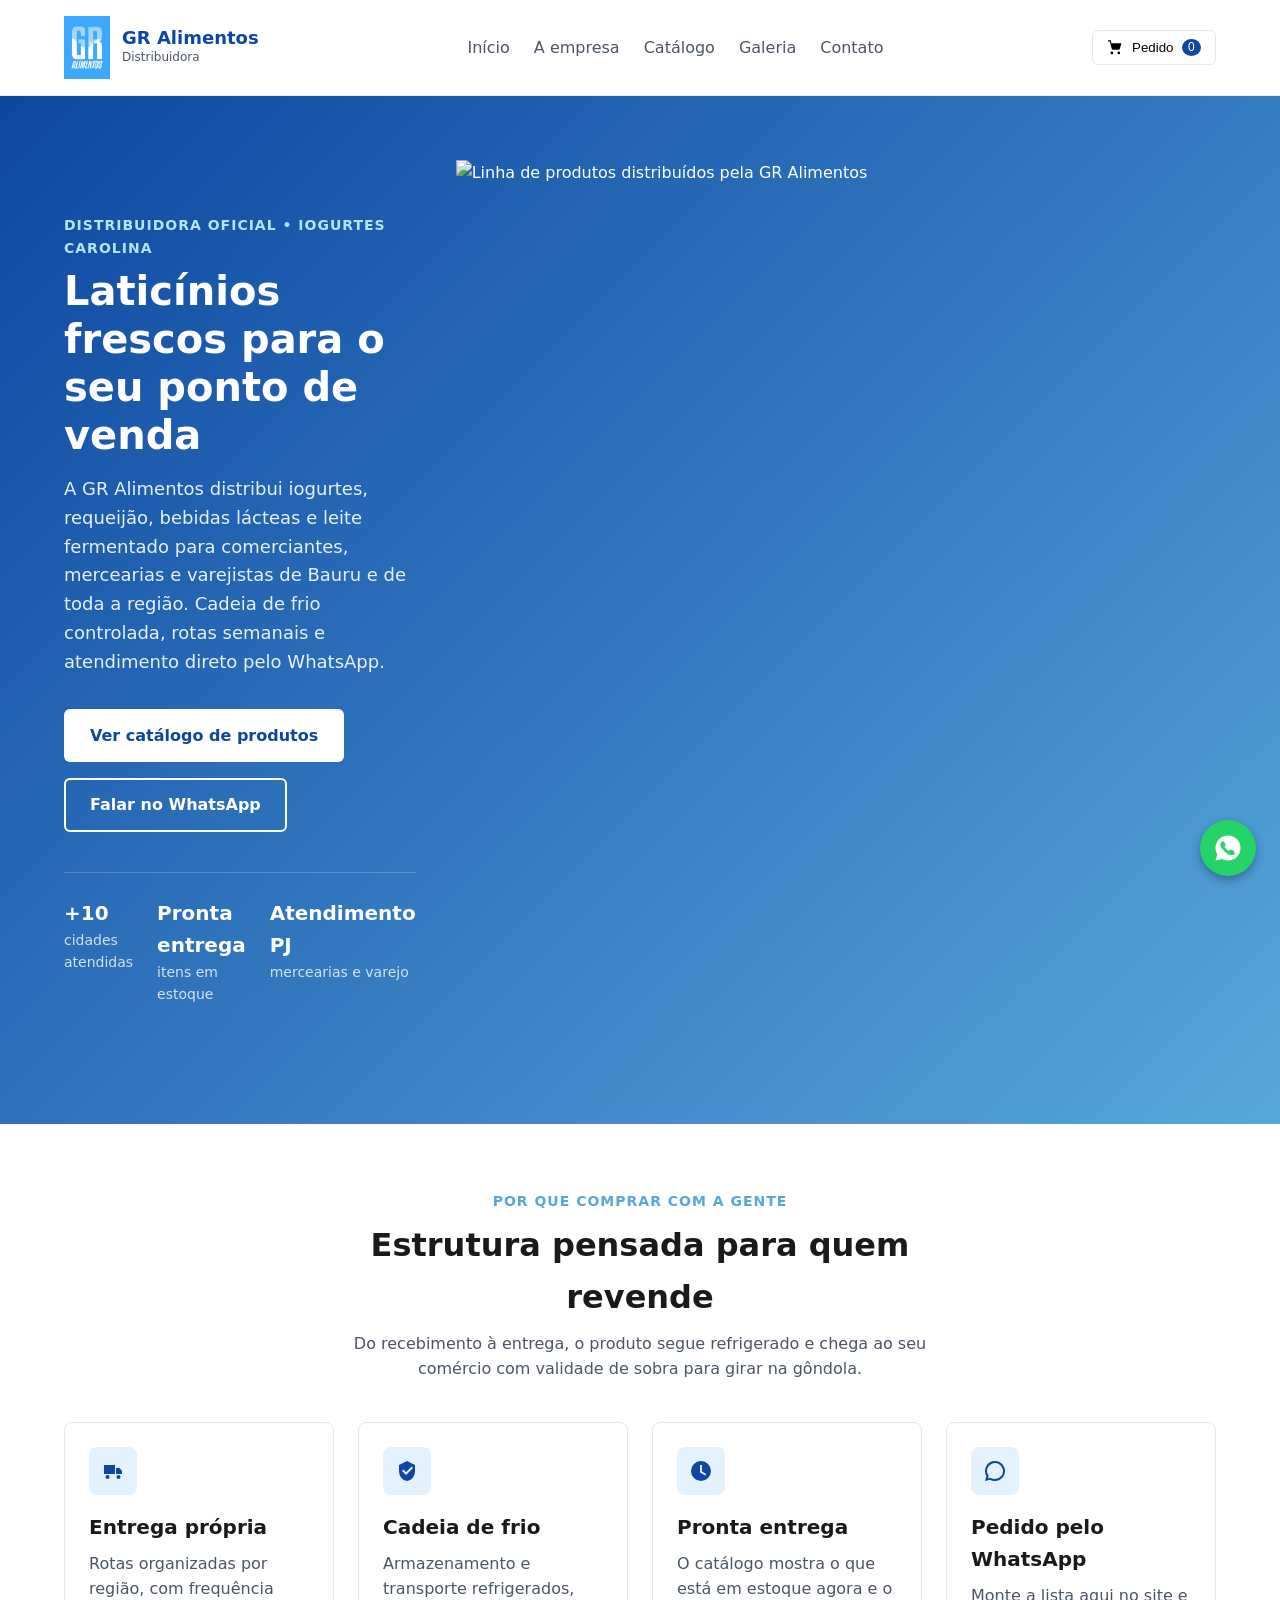
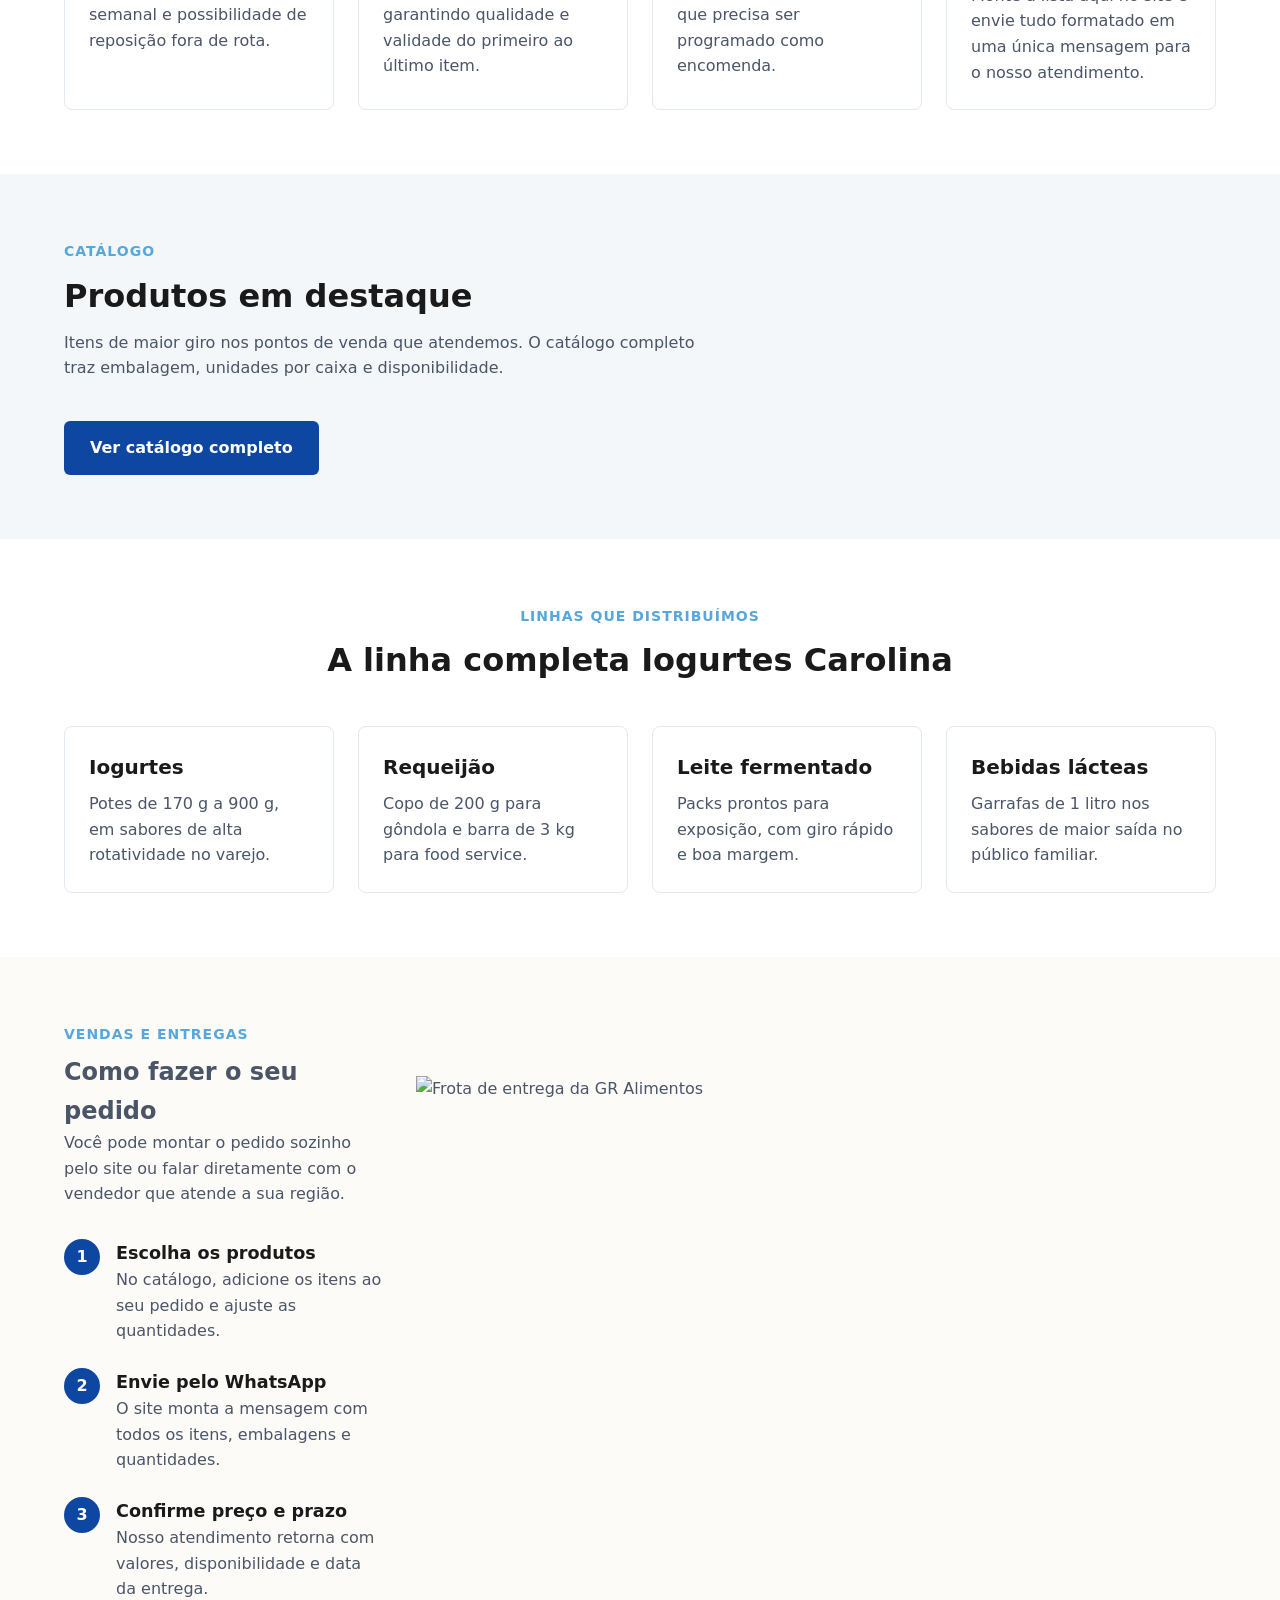
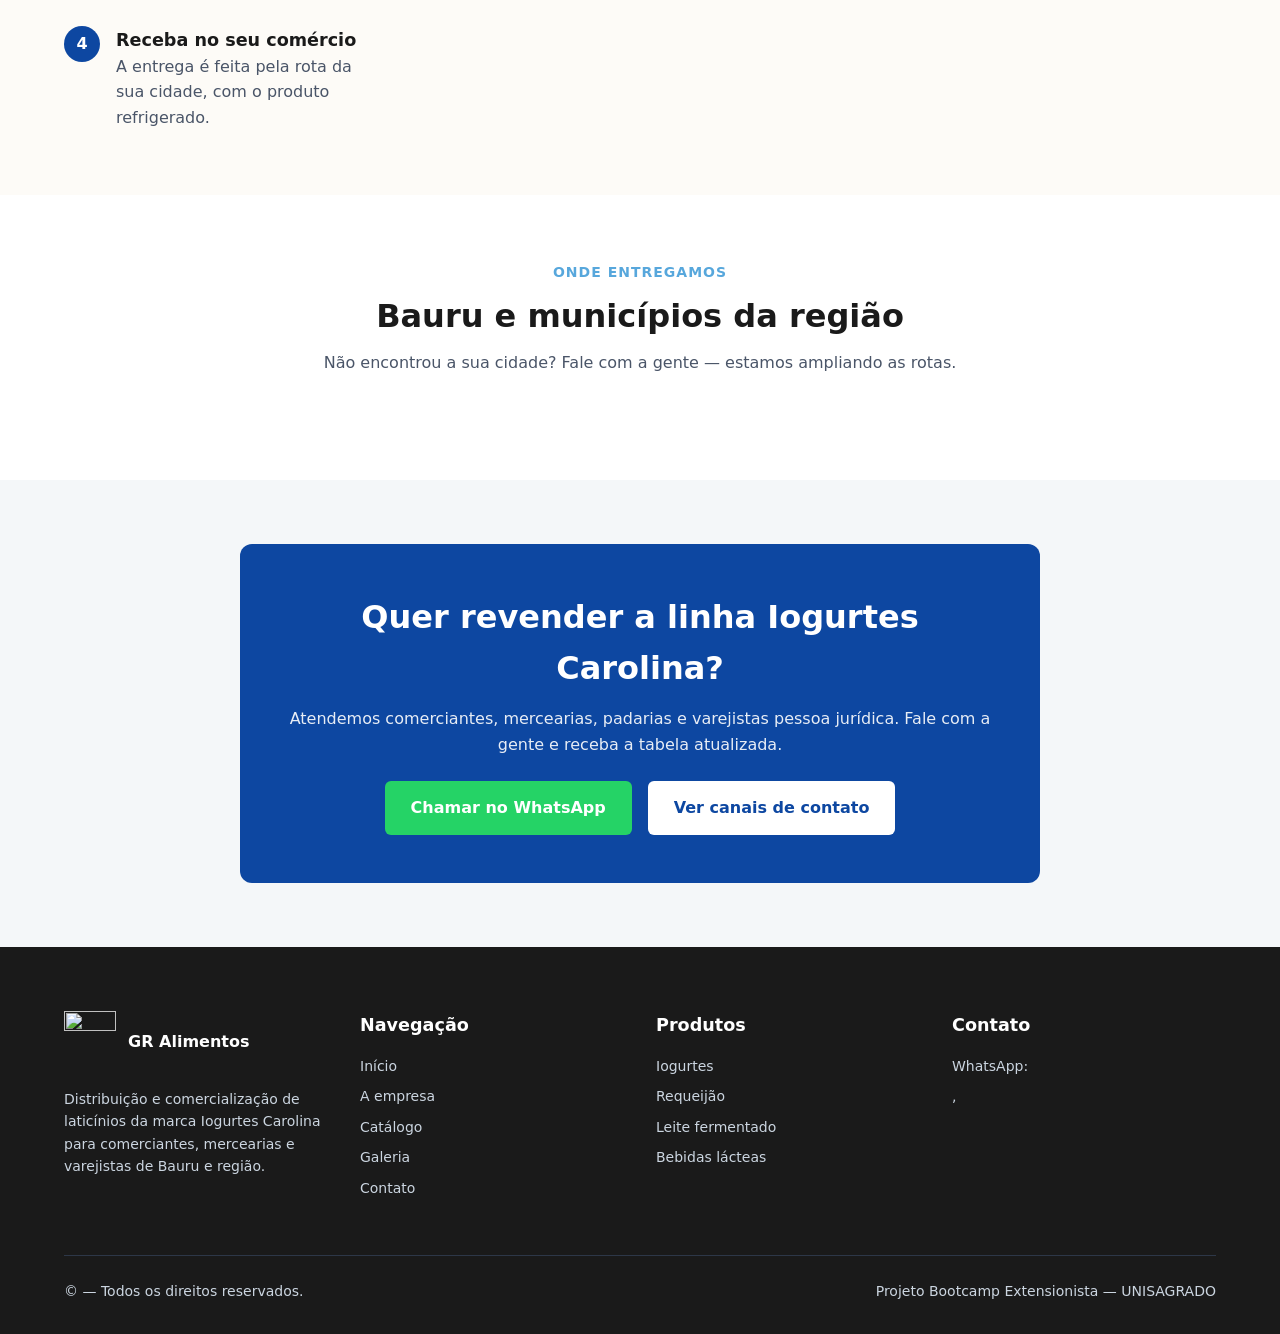
==== index.html @ 3462ef5c "html e css" ====
<!DOCTYPE html>
<html lang="pt-BR">
<head>
<meta charset="UTF-8">
<meta name="viewport" content="width=device-width, initial-scale=1">
<title>GR Alimentos — Distribuição de laticínios em Bauru e região</title>
<meta name="description" content="A GR Alimentos distribui iogurtes, requeijão e leite fermentado da marca Iogurtes Carolina para comerciantes, mercearias e varejistas de Bauru e região. Catálogo, pronta entrega e pedidos pelo WhatsApp.">
<meta name="theme-color" content="#57a7dc">
<link rel="icon" href="favicon.ico" sizes="any">
<link rel="apple-touch-icon" href="img/favicon-256.png">
<link rel="stylesheet" href="style.css">
<meta property="og:title" content="GR Alimentos — Distribuição de laticínios">
<meta property="og:description" content="Iogurtes, requeijão e leite fermentado para o seu ponto de venda. Pronta entrega em Bauru e região.">
<meta property="og:image" content="img/logo-gr-alimentos.png">
<meta property="og:type" content="website">
</head>
<body>

<a class="pular-para-conteudo" href="#conteudo">Pular para o conteúdo</a>

<!-- header -->
<header class="cabecalho">
  <div class="container cabecalho-interno">
    <a class="logo" href="index.html">
      <img src="IMG/logo gr.png" alt="GR Alimentos" width="46" height="54">
      <span class="logo-texto">
        <span class="logo-nome">GR Alimentos</span>
        <span class="logo-sub">Distribuidora</span>
      </span>
    </a>

    <nav class="nav" id="nav-principal" aria-label="Navegação principal">
      <a href="index.html">Início</a>
      <a href="institucional.html">A empresa</a>
      <a href="catalogo.html">Catálogo</a>
      <a href="galeria.html">Galeria</a>
      <a href="contato.html">Contato</a>
    </nav>

    <div class="cabecalho-acoes">
      <button type="button" class="carrinho-botao" aria-label="Abrir pedido">
        <svg class="icone" viewBox="0 0 24 24" aria-hidden="true"><path d="M7 18a2 2 0 1 0 .001 4.001A2 2 0 0 0 7 18Zm10 0a2 2 0 1 0 .001 4.001A2 2 0 0 0 17 18ZM6.2 6h14.6l-2.3 8.2a2 2 0 0 1-1.9 1.4H8.6a2 2 0 0 1-1.9-1.4L4.1 3.7H1.5v-2h4.1L6.2 6Z"/></svg>
        <span>Pedido</span>
        <span class="carrinho-contador">0</span>
      </button>
      <button type="button" class="menu-toggle" id="menu-toggle" aria-expanded="false" aria-controls="nav-principal" aria-label="Abrir menu">
        <span></span><span></span><span></span>
      </button>
    </div>
  </div>
</header>

<main id="conteudo">

  <!--hero -->
  <section class="hero">
    <div class="container hero-grid">
      <div>
        <span class="olho">Distribuidora oficial • Iogurtes Carolina</span>
        <h1>Laticínios frescos para o seu ponto de venda</h1>
        <p class="hero-texto">
          A GR Alimentos distribui iogurtes, requeijão, bebidas lácteas e leite fermentado
          para comerciantes, mercearias e varejistas de Bauru e de toda a região.
          Cadeia de frio controlada, rotas semanais e atendimento direto pelo WhatsApp.
        </p>

        <div class="hero-acoes">
          <a class="btn btn-claro" href="catalogo.html">Ver catálogo de produtos</a>
          <a class="btn btn-contorno-claro" data-zap="Olá! Vim pelo site da GR Alimentos e gostaria de falar sobre fornecimento para o meu comércio." href="#">
            Falar no WhatsApp
          </a>
        </div>

        <div class="hero-marcadores">
          <div class="hero-marcador">
            <strong>+10</strong>
            <span>cidades atendidas</span>
          </div>
          <div class="hero-marcador">
            <strong>Pronta entrega</strong>
            <span>itens em estoque</span>
          </div>
          <div class="hero-marcador">
            <strong>Atendimento PJ</strong>
            <span>mercearias e varejo</span>
          </div>
        </div>
      </div>

      <div class="hero-imagem">
        <img src="img/hero-produtos.svg" alt="Linha de produtos distribuídos pela GR Alimentos" width="1200" height="900">
      </div>
    </div>
  </section>

  <!-- diferenciais -->
  <section class="secao">
    <div class="container">
      <div class="secao-cabecalho secao-cabecalho-centro">
        <span class="olho">Por que comprar com a gente</span>
        <h2>Estrutura pensada para quem revende</h2>
        <p>Do recebimento à entrega, o produto segue refrigerado e chega ao seu comércio com validade de sobra para girar na gôndola.</p>
      </div>

      <div class="grade grade-4">
        <article class="cartao">
          <div class="cartao-icone">
            <svg class="icone" viewBox="0 0 24 24" aria-hidden="true"><path d="M3 6h11v9H3V6Zm12 3h3.5l2.5 3v3h-6V9ZM6.5 20a2 2 0 1 0 0-4 2 2 0 0 0 0 4Zm11 0a2 2 0 1 0 0-4 2 2 0 0 0 0 4Z"/></svg>
          </div>
          <h3>Entrega própria</h3>
          <p>Rotas organizadas por região, com frequência semanal e possibilidade de reposição fora de rota.</p>
        </article>

        <article class="cartao">
          <div class="cartao-icone">
            <svg class="icone" viewBox="0 0 24 24" aria-hidden="true"><path d="M12 2 4 6v6c0 5 3.4 9.4 8 10 4.6-.6 8-5 8-10V6l-8-4Zm-1 14-4-4 1.4-1.4L11 13.2l5.6-5.6L18 9l-7 7Z"/></svg>
          </div>
          <h3>Cadeia de frio</h3>
          <p>Armazenamento e transporte refrigerados, garantindo qualidade e validade do primeiro ao último item.</p>
        </article>

        <article class="cartao">
          <div class="cartao-icone">
            <svg class="icone" viewBox="0 0 24 24" aria-hidden="true"><path d="M12 2a10 10 0 1 0 10 10A10 10 0 0 0 12 2Zm1 10.6 4.2 2.5-.8 1.3L11 13.4V6h2v6.6Z"/></svg>
          </div>
          <h3>Pronta entrega</h3>
          <p>O catálogo mostra o que está em estoque agora e o que precisa ser programado como encomenda.</p>
        </article>

        <article class="cartao">
          <div class="cartao-icone">
            <svg class="icone" viewBox="0 0 24 24" aria-hidden="true"><path d="M12 2a10 10 0 0 0-8.6 15.1L2 22l5.1-1.3A10 10 0 1 0 12 2Zm0 18a8 8 0 0 1-4.1-1.1l-.3-.2-2.6.7.7-2.5-.2-.3A8 8 0 1 1 12 20Z"/></svg>
          </div>
          <h3>Pedido pelo WhatsApp</h3>
          <p>Monte a lista aqui no site e envie tudo formatado em uma única mensagem para o nosso atendimento.</p>
        </article>
      </div>
    </div>
  </section>

  <!-- destaques -->
  <section class="secao secao-alt">
    <div class="container">
      <div class="secao-cabecalho">
        <span class="olho">Catálogo</span>
        <h2>Produtos em destaque</h2>
        <p>Itens de maior giro nos pontos de venda que atendemos. O catálogo completo traz embalagem, unidades por caixa e disponibilidade.</p>
      </div>

      <div class="produtos-grade" id="destaques-grade"></div>

      <p style="margin-top:2rem">
        <a class="btn btn-primario" href="catalogo.html">Ver catálogo completo</a>
      </p>
    </div>
  </section>

  <!-- linhas de produtos-->
  <section class="secao">
    <div class="container">
      <div class="secao-cabecalho secao-cabecalho-centro">
        <span class="olho">Linhas que distribuímos</span>
        <h2>A linha completa Iogurtes Carolina</h2>
      </div>

      <div class="grade grade-4">
        <a class="cartao" href="catalogo.html?categoria=iogurtes" style="text-decoration:none">
          <h3>Iogurtes</h3>
          <p>Potes de 170 g a 900 g, em sabores de alta rotatividade no varejo.</p>
        </a>
        <a class="cartao" href="catalogo.html?categoria=requeijao" style="text-decoration:none">
          <h3>Requeijão</h3>
          <p>Copo de 200 g para gôndola e barra de 3 kg para food service.</p>
        </a>
        <a class="cartao" href="catalogo.html?categoria=leite-fermentado" style="text-decoration:none">
          <h3>Leite fermentado</h3>
          <p>Packs prontos para exposição, com giro rápido e boa margem.</p>
        </a>
        <a class="cartao" href="catalogo.html?categoria=bebida-lactea" style="text-decoration:none">
          <h3>Bebidas lácteas</h3>
          <p>Garrafas de 1 litro nos sabores de maior saída no público familiar.</p>
        </a>
      </div>
    </div>
  </section>

  <!-- tutorial pedidos -->
  <section class="secao secao-creme">
    <div class="container">
      <div class="duas-colunas">
        <div>
          <span class="olho">Vendas e entregas</span>
          <h2>Como fazer o seu pedido</h2>
          <p>Você pode montar o pedido sozinho pelo site ou falar diretamente com o vendedor que atende a sua região.</p>

          <div class="passos" style="margin-top:2rem">
            <div class="passo">
              <div class="passo-numero">1</div>
              <div>
                <h3>Escolha os produtos</h3>
                <p>No catálogo, adicione os itens ao seu pedido e ajuste as quantidades.</p>
              </div>
            </div>
            <div class="passo">
              <div class="passo-numero">2</div>
              <div>
                <h3>Envie pelo WhatsApp</h3>
                <p>O site monta a mensagem com todos os itens, embalagens e quantidades.</p>
              </div>
            </div>
            <div class="passo">
              <div class="passo-numero">3</div>
              <div>
                <h3>Confirme preço e prazo</h3>
                <p>Nosso atendimento retorna com valores, disponibilidade e data da entrega.</p>
              </div>
            </div>
            <div class="passo">
              <div class="passo-numero">4</div>
              <div>
                <h3>Receba no seu comércio</h3>
                <p>A entrega é feita pela rota da sua cidade, com o produto refrigerado.</p>
              </div>
            </div>
          </div>
        </div>

        <div>
          <img src="img/galeria/entrega.svg" alt="Frota de entrega da GR Alimentos" width="800" height="600">
        </div>
      </div>
    </div>
  </section>

  <!-- região -->
  <section class="secao">
    <div class="container">
      <div class="secao-cabecalho secao-cabecalho-centro">
        <span class="olho">Onde entregamos</span>
        <h2>Bauru e municípios da região</h2>
        <p>Não encontrou a sua cidade? Fale com a gente — estamos ampliando as rotas.</p>
      </div>
      <div style="display:flex;flex-wrap:wrap;gap:.6rem;justify-content:center" id="lista-regioes"></div>
    </div>
  </section>

  <!--revender -->
  <section class="secao secao-alt">
    <div class="container">
      <div class="faixa-cta">
        <h2>Quer revender a linha Iogurtes Carolina?</h2>
        <p>Atendemos comerciantes, mercearias, padarias e varejistas pessoa jurídica. Fale com a gente e receba a tabela atualizada.</p>
        <div class="faixa-cta-acoes">
          <a class="btn btn-zap" data-zap="Olá! Vim pelo site da GR Alimentos e gostaria de receber a tabela de produtos e condições para revenda." href="#">Chamar no WhatsApp</a>
          <a class="btn btn-claro" href="contato.html">Ver canais de contato</a>
        </div>
      </div>
    </div>
  </section>

</main>

<!-- footer -->
<footer class="rodape">
  <div class="container">
    <div class="rodape-grade">
      <div>
        <div class="rodape-logo">
          <img src="img/logo-gr-alimentos.png" alt="" width="52" height="61">
          <strong>GR Alimentos</strong>
        </div>
        <p class="rodape-sobre">
          Distribuição e comercialização de laticínios da marca Iogurtes Carolina
          para comerciantes, mercearias e varejistas de Bauru e região.
        </p>
      </div>

      <div>
        <h3>Navegação</h3>
        <ul>
          <li><a href="index.html">Início</a></li>
          <li><a href="institucional.html">A empresa</a></li>
          <li><a href="catalogo.html">Catálogo</a></li>
          <li><a href="galeria.html">Galeria</a></li>
          <li><a href="contato.html">Contato</a></li>
        </ul>
      </div>

      <div>
        <h3>Produtos</h3>
        <ul>
          <li><a href="catalogo.html?categoria=iogurtes">Iogurtes</a></li>
          <li><a href="catalogo.html?categoria=requeijao">Requeijão</a></li>
          <li><a href="catalogo.html?categoria=leite-fermentado">Leite fermentado</a></li>
          <li><a href="catalogo.html?categoria=bebida-lactea">Bebidas lácteas</a></li>
        </ul>
      </div>

      <div>
        <h3>Contato</h3>
        <ul>
          <li><a data-zap="" href="#">WhatsApp: <span data-config="contato.whatsappExibicao"></span></a></li>
          <li><a data-link="telefone" href="#"><span data-config="contato.telefone"></span></a></li>
          <li><a data-link="email" href="#"><span data-config="contato.email"></span></a></li>
          <li><span data-config="contato.endereco"></span></li>
          <li><span data-config="atendimento.dias"></span>, <span data-config="atendimento.horario"></span></li>
        </ul>
      </div>
    </div>

    <div class="rodape-base">
      <span>&copy; <span data-ano></span> <span data-config="empresa.razaoSocial"></span> — Todos os direitos reservados.</span>
      <span>Projeto Bootcamp Extensionista — UNISAGRADO</span>
    </div>
  </div>
</footer>

<a class="zap-flutuante" data-zap="" href="#" aria-label="Falar com a GR Alimentos no WhatsApp">
  <svg class="icone" viewBox="0 0 24 24" aria-hidden="true"><path d="M12 2a10 10 0 0 0-8.6 15.1L2 22l5.1-1.3A10 10 0 1 0 12 2Zm5.8 14.2c-.2.7-1.4 1.3-2 1.4-.5.1-1.1.1-1.8-.1-.4-.1-1-.3-1.7-.6-3-1.3-4.9-4.3-5.1-4.5-.1-.2-1.2-1.5-1.2-2.9 0-1.4.7-2 1-2.3.2-.3.6-.4.8-.4h.6c.2 0 .5-.1.7.5l.9 2.1c.1.2.1.4 0 .5l-.4.5-.3.3c-.1.1-.2.3 0 .5.1.2.6 1.1 1.4 1.7 1 .9 1.8 1.1 2 1.2.2.1.4.1.5-.1l.7-.8c.2-.2.3-.2.5-.1l2 1c.2.1.4.2.4.3.1.1.1.6-.1 1.3Z"/></svg>
</a>

<script src="js/config.js"></script>
<script src="js/produtos.js"></script>
<script src="js/app.js"></script>
<script src="js/catalogo.js"></script>
<script>
  /* Lista de regiões atendidas, montada a partir do config.js */
  document.addEventListener("DOMContentLoaded", () => {
    const caixa = document.getElementById("lista-regioes");
    if (!caixa) return;
    caixa.innerHTML = CONFIG.regioes
      .map((c) => `<span class="selo selo-destaque" style="font-size:.85rem;padding:.5rem 1rem">${c}</span>`)
      .join("");
  });
</script>
</body>
</html>
---- style.css ----
/* ==========================================================================
   RESET E VARIÁVEIS
   ========================================================================== */
:root {
  --cor-primaria: #0d47a1;
  --cor-secundaria: #57a7dc;
  --cor-escura: #1a1a1a;
  --cor-clara: #ffffff;
  --cor-fundo-alt: #f4f7f9;
  --cor-fundo-creme: #fdfbf7;
  --cor-borda: #e2e8f0;
  --cor-texto: #4a5568;
  --cor-zap: #25d366;
  --fonte-principal: system-ui, -apple-system, BlinkMacSystemFont, "Segoe UI", Roboto, sans-serif;
  --transicao: all 0.3s ease;
}

*, *::before, *::after {
  box-sizing: border-box;
  margin: 0;
  padding: 0;
}

body {
  font-family: var(--fonte-principal);
  color: var(--cor-texto);
  background-color: #fff;
  line-height: 1.6;
}

img {
  max-width: 100%;
  height: auto;
  display: block;
}

a {
  color: inherit;
  text-decoration: none;
}

/* ==========================================================================
   UTILITÁRIOS E LAYOUT
   ========================================================================== */
.container {
  max-width: 1200px;
  margin: 0 auto;
  padding: 0 1.5rem;
}

.pular-para-conteudo {
  position: absolute;
  top: -100px;
  left: 0;
  background: var(--cor-primaria);
  color: #fff;
  padding: 0.5rem 1rem;
  z-index: 1000;
  transition: var(--transicao);
}

.pular-para-conteudo:focus {
  top: 0;
}

.olho {
  display: inline-block;
  font-size: 0.875rem;
  font-weight: 700;
  text-transform: uppercase;
  letter-spacing: 1px;
  color: var(--cor-secundaria);
  margin-bottom: 0.5rem;
}

.icone {
  width: 1.25em;
  height: 1.25em;
  fill: currentColor;
  display: inline-block;
  vertical-align: middle;
}

/* Grades */
.grade {
  display: grid;
  gap: 1.5rem;
}

.grade-4 {
  grid-template-columns: repeat(auto-fit, minmax(250px, 1fr));
}

.duas-colunas {
  display: grid;
  grid-template-columns: 1fr;
  gap: 2rem;
  align-items: center;
}

@media (min-width: 768px) {
  .duas-colunas {
    grid-template-columns: 1fr 1fr;
  }
}

/* Botões */
.btn {
  display: inline-flex;
  align-items: center;
  justify-content: center;
  gap: 0.5rem;
  padding: 0.75rem 1.5rem;
  border-radius: 6px;
  font-weight: 600;
  cursor: pointer;
  border: 2px solid transparent;
  transition: var(--transicao);
}

.btn-primario {
  background-color: var(--cor-primaria);
  color: #fff;
}

.btn-primario:hover {
  background-color: #082d68;
}

.btn-claro {
  background-color: #fff;
  color: var(--cor-primaria);
}

.btn-claro:hover {
  background-color: var(--cor-fundo-alt);
}

.btn-contorno-claro {
  border-color: #fff;
  color: #fff;
}

.btn-contorno-claro:hover {
  background-color: #fff;
  color: var(--cor-primaria);
}

.btn-zap {
  background-color: var(--cor-zap);
  color: #fff;
}

.btn-zap:hover {
  filter: brightness(0.9);
}

/* Selo / Badge */
.selo {
  display: inline-block;
  border-radius: 20px;
  background-color: var(--cor-fundo-alt);
  color: var(--cor-texto);
}

.selo-destaque {
  background-color: #e3f2fd;
  color: var(--cor-primaria);
  font-weight: 600;
}

/* ==========================================================================
   CABECALHO
   ========================================================================== */
.cabecalho {
  background-color: #fff;
  border-bottom: 1px solid var(--cor-borda);
  position: sticky;
  top: 0;
  z-index: 100;
}

.cabecalho-interno {
  display: flex;
  align-items: center;
  justify-content: space-between;
  padding-top: 1rem;
  padding-bottom: 1rem;
}

.logo {
  display: flex;
  align-items: center;
  gap: 0.75rem;
}

.logo-texto {
  display: flex;
  flex-direction: column;
}

.logo-nome {
  font-weight: 800;
  font-size: 1.125rem;
  color: var(--cor-primaria);
  line-height: 1.1;
}

.logo-sub {
  font-size: 0.75rem;
  color: var(--cor-texto);
}

.nav {
  display: flex;
  gap: 1.5rem;
}

.nav a {
  font-weight: 500;
  transition: var(--transicao);
}

.nav a:hover {
  color: var(--cor-secundaria);
}

.cabecalho-acoes {
  display: flex;
  align-items: center;
  gap: 1rem;
}

.carrinho-botao {
  display: flex;
  align-items: center;
  gap: 0.5rem;
  background: none;
  border: 1px solid var(--cor-borda);
  padding: 0.5rem 0.875rem;
  border-radius: 6px;
  cursor: pointer;
}

.carrinho-contador {
  background-color: var(--cor-primaria);
  color: #fff;
  border-radius: 50%;
  padding: 0.1rem 0.4rem;
  font-size: 0.75rem;
}

.menu-toggle {
  display: none;
  flex-direction: column;
  gap: 4px;
  background: none;
  border: none;
  cursor: pointer;
}

.menu-toggle span {
  width: 24px;
  height: 2px;
  background-color: var(--cor-escura);
}

@media (max-width: 768px) {
  .nav {
    display: none; /* Ajustar conforme lógica do JS mobile */
  }
  .menu-toggle {
    display: flex;
  }
}

/* ==========================================================================
   HERO
   ========================================================================== */
.hero {
  background: linear-gradient(135deg, var(--cor-primaria), var(--cor-secundaria));
  color: #fff;
  padding: 4rem 0;
}

.hero-grid {
  display: grid;
  grid-template-columns: 1fr;
  gap: 2.5rem;
  align-items: center;
}

@media (min-width: 992px) {
  .hero-grid {
    grid-template-columns: 1.2fr 0.8fr;
  }
}

.hero .olho {
  color: #b3e5fc;
}

.hero h1 {
  font-size: 2.5rem;
  line-height: 1.2;
  margin-bottom: 1rem;
}

.hero-texto {
  font-size: 1.125rem;
  margin-bottom: 2rem;
  opacity: 0.9;
}

.hero-acoes {
  display: flex;
  flex-wrap: wrap;
  gap: 1rem;
  margin-bottom: 2.5rem;
}

.hero-marcadores {
  display: flex;
  gap: 1.5rem;
  border-top: 1px solid rgba(255, 255, 255, 0.2);
  padding-top: 1.5rem;
}

.hero-marcador {
  display: flex;
  flex-direction: column;
}

.hero-marcador strong {
  font-size: 1.25rem;
}

.hero-marcador span {
  font-size: 0.875rem;
  opacity: 0.8;
}

/* ==========================================================================
   SEÇÕES GERAIS E CARTÕES
   ========================================================================== */
.secao {
  padding: 4rem 0;
}

.secao-alt {
  background-color: var(--cor-fundo-alt);
}

.secao-creme {
  background-color: var(--cor-fundo-creme);
}

.secao-cabecalho {
  margin-bottom: 2.5rem;
  max-width: 650px;
}

.secao-cabecalho-centro {
  text-align: center;
  margin-left: auto;
  margin-right: auto;
}

.secao-cabecalho h2 {
  font-size: 2rem;
  color: var(--cor-escura);
  margin-bottom: 0.5rem;
}

/* Cartões de Diferenciais e Categorias */
.cartao {
  background-color: #fff;
  padding: 1.5rem;
  border-radius: 8px;
  border: 1px solid var(--cor-borda);
  transition: var(--transicao);
}

.cartao:hover {
  transform: translateY(-4px);
  box-shadow: 0 10px 15px -3px rgba(0,0,0,0.05);
}

.cartao-icone {
  width: 48px;
  height: 48px;
  background-color: #e3f2fd;
  color: var(--cor-primaria);
  border-radius: 8px;
  display: flex;
  align-items: center;
  justify-content: center;
  margin-bottom: 1rem;
}

.cartao-icone .icone {
  width: 24px;
  height: 24px;
}

.cartao h3 {
  font-size: 1.25rem;
  color: var(--cor-escura);
  margin-bottom: 0.5rem;
}

/* ==========================================================================
   PASSO A PASSO (COMO PEDIR)
   ========================================================================== */
.passos {
  display: flex;
  flex-direction: column;
  gap: 1.5rem;
}

.passo {
  display: flex;
  gap: 1rem;
}

.passo-numero {
  width: 36px;
  height: 36px;
  background-color: var(--cor-primaria);
  color: #fff;
  border-radius: 50%;
  display: flex;
  align-items: center;
  justify-content: center;
  font-weight: 700;
  flex-shrink: 0;
}

.passo h3 {
  font-size: 1.1rem;
  color: var(--cor-escura);
}

/* ==========================================================================
   CTA FINAL
   ========================================================================== */
.faixa-cta {
  background-color: var(--cor-primaria);
  color: #fff;
  padding: 3rem 2rem;
  border-radius: 12px;
  text-align: center;
  max-width: 800px;
  margin: 0 auto;
}

.faixa-cta h2 {
  font-size: 2rem;
  margin-bottom: 0.75rem;
}

.faixa-cta p {
  margin-bottom: 1.5rem;
  opacity: 0.9;
}

.faixa-cta-acoes {
  display: flex;
  justify-content: center;
  flex-wrap: wrap;
  gap: 1rem;
}

/* ==========================================================================
   RODAPÉ
   ========================================================================== */
.rodape {
  background-color: var(--cor-escura);
  color: #cbd5e0;
  padding: 4rem 0 2rem 0;
}

.rodape-grade {
  display: grid;
  grid-template-columns: repeat(auto-fit, minmax(200px, 1fr));
  gap: 2rem;
  margin-bottom: 3rem;
}

.rodape-logo {
  display: flex;
  align-items: center;
  gap: 0.75rem;
  color: #fff;
  margin-bottom: 1rem;
}

.rodape-sobre {
  font-size: 0.875rem;
}

.rodape h3 {
  color: #fff;
  font-size: 1.1rem;
  margin-bottom: 1rem;
}

.rodape ul {
  list-style: none;
}

.rodape li {
  margin-bottom: 0.5rem;
  font-size: 0.875rem;
}

.rodape a:hover {
  color: #fff;
}

.rodape-base {
  border-top: 1px solid #2d3748;
  padding-top: 1.5rem;
  display: flex;
  flex-wrap: wrap;
  justify-content: space-between;
  gap: 1rem;
  font-size: 0.875rem;
}

/* ==========================================================================
   FLUTUANTE (WHATSAPP)
   ========================================================================== */
.zap-flutuante {
  position: fixed;
  bottom: 1.5rem;
  right: 1.5rem;
  background-color: var(--cor-zap);
  color: #fff;
  width: 56px;
  height: 56px;
  border-radius: 50%;
  display: flex;
  align-items: center;
  justify-content: center;
  box-shadow: 0 4px 10px rgba(0,0,0,0.3);
  z-index: 99;
  transition: var(--transicao);
}

.zap-flutuante .icone {
  width: 30px;
  height: 30px;
}

.zap-flutuante:hover {
  transform: scale(1.1);
}
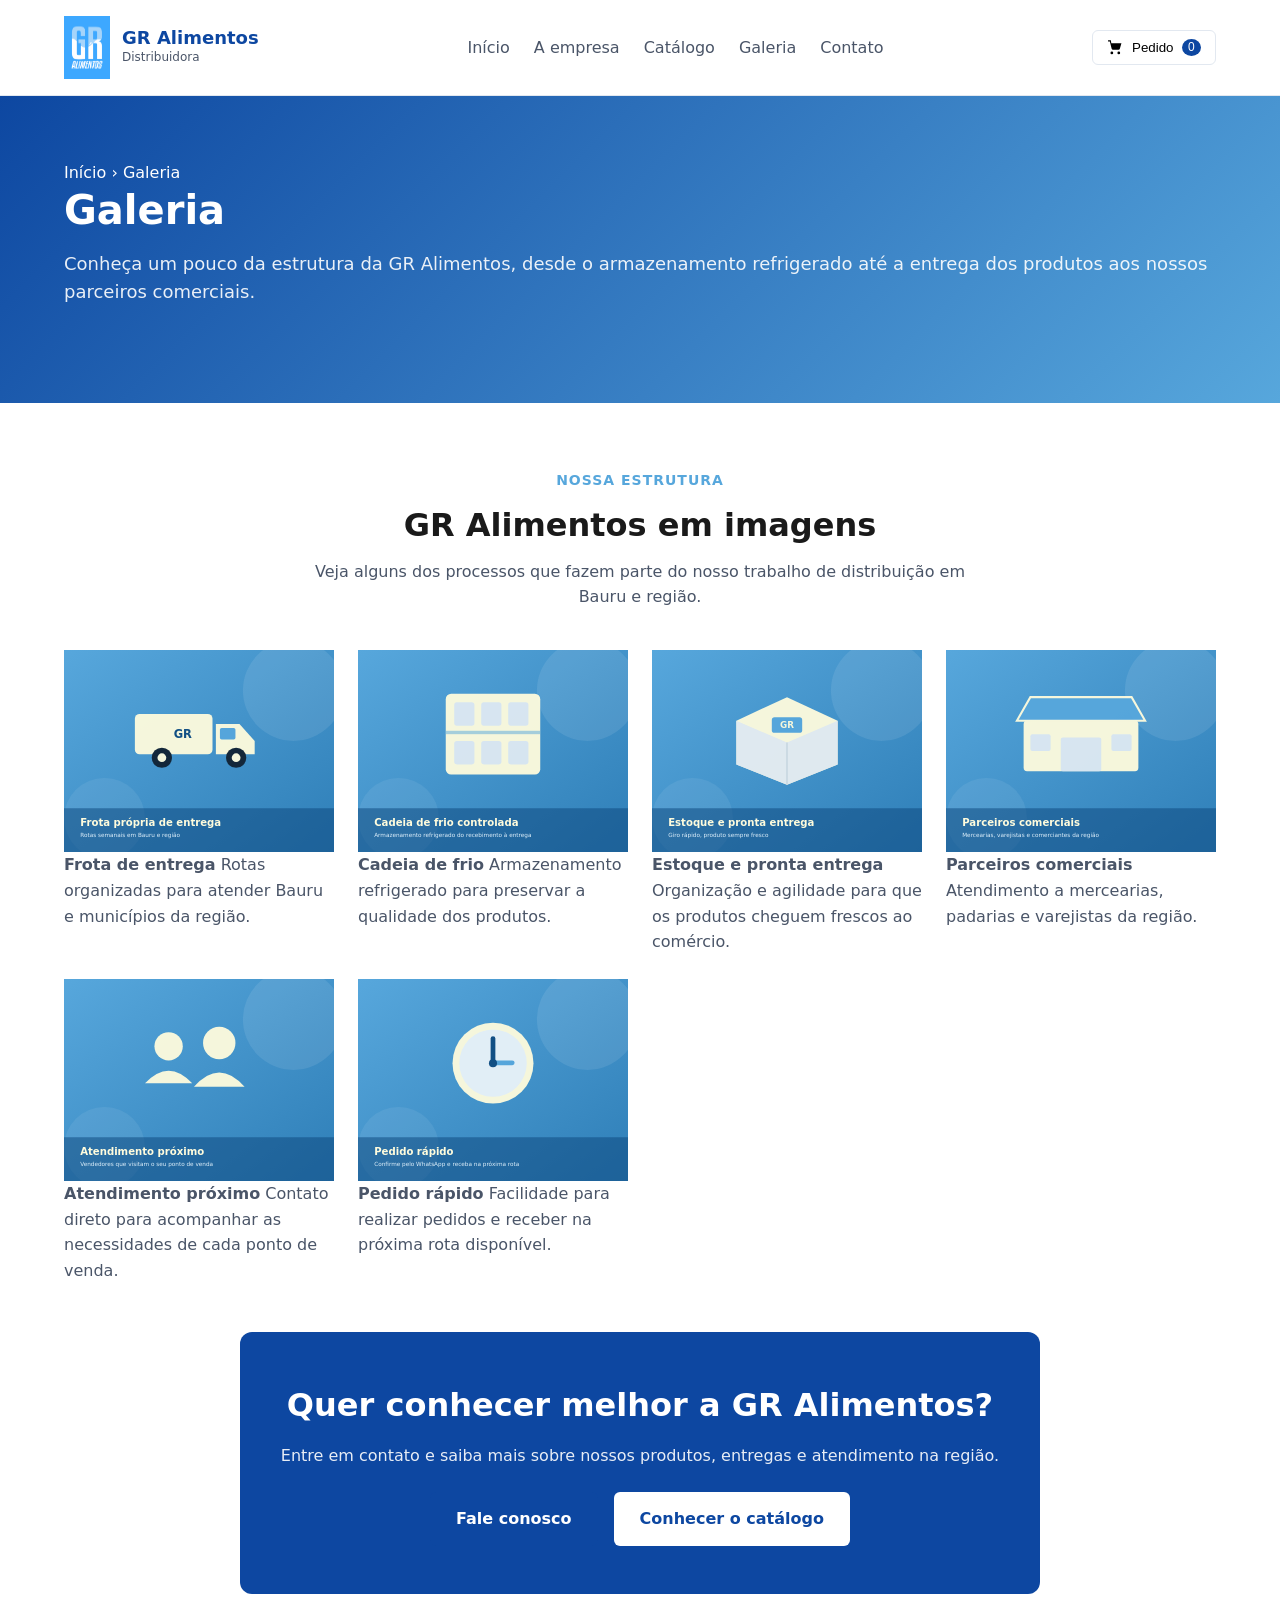
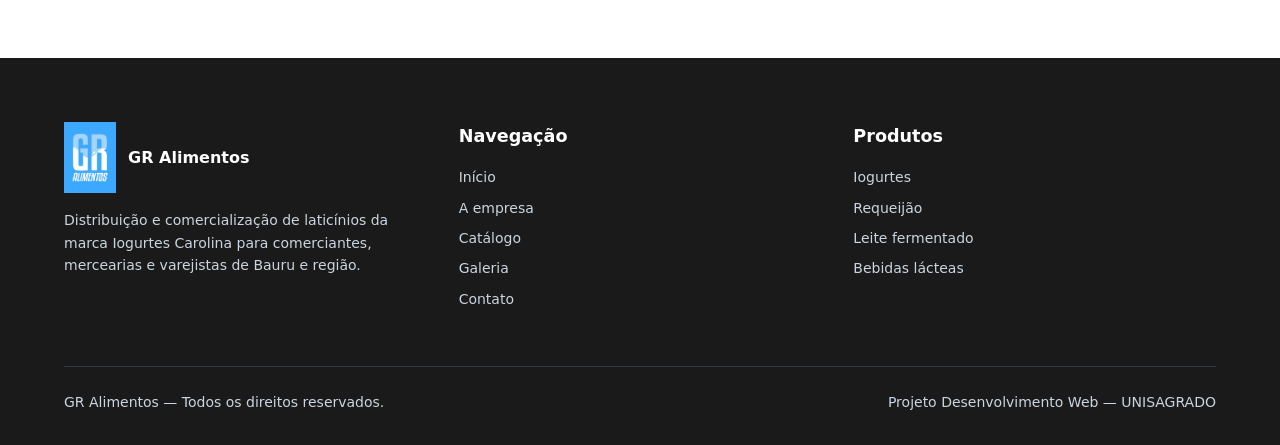
==== commit d99b3d26: "FIX: arrumando as classes conforme css" ====
--- a/index.html
+++ b/index.html
@@ -1,337 +1,318 @@
-<!DOCTYPE html>
+<!doctype html>
 <html lang="pt-BR">
-<head>
-<meta charset="UTF-8">
-<meta name="viewport" content="width=device-width, initial-scale=1">
-<title>GR Alimentos — Distribuição de laticínios em Bauru e região</title>
-<meta name="description" content="A GR Alimentos distribui iogurtes, requeijão e leite fermentado da marca Iogurtes Carolina para comerciantes, mercearias e varejistas de Bauru e região. Catálogo, pronta entrega e pedidos pelo WhatsApp.">
-<meta name="theme-color" content="#57a7dc">
-<link rel="icon" href="favicon.ico" sizes="any">
-<link rel="apple-touch-icon" href="img/favicon-256.png">
-<link rel="stylesheet" href="style.css">
-<meta property="og:title" content="GR Alimentos — Distribuição de laticínios">
-<meta property="og:description" content="Iogurtes, requeijão e leite fermentado para o seu ponto de venda. Pronta entrega em Bauru e região.">
-<meta property="og:image" content="img/logo-gr-alimentos.png">
-<meta property="og:type" content="website">
-</head>
-<body>
-
-<a class="pular-para-conteudo" href="#conteudo">Pular para o conteúdo</a>
-
-<!-- header -->
-<header class="cabecalho">
-  <div class="container cabecalho-interno">
-    <a class="logo" href="index.html">
-      <img src="IMG/logo gr.png" alt="GR Alimentos" width="46" height="54">
-      <span class="logo-texto">
-        <span class="logo-nome">GR Alimentos</span>
-        <span class="logo-sub">Distribuidora</span>
-      </span>
-    </a>
-
-    <nav class="nav" id="nav-principal" aria-label="Navegação principal">
-      <a href="index.html">Início</a>
-      <a href="institucional.html">A empresa</a>
-      <a href="catalogo.html">Catálogo</a>
-      <a href="galeria.html">Galeria</a>
-      <a href="contato.html">Contato</a>
-    </nav>
-
-    <div class="cabecalho-acoes">
-      <button type="button" class="carrinho-botao" aria-label="Abrir pedido">
-        <svg class="icone" viewBox="0 0 24 24" aria-hidden="true"><path d="M7 18a2 2 0 1 0 .001 4.001A2 2 0 0 0 7 18Zm10 0a2 2 0 1 0 .001 4.001A2 2 0 0 0 17 18ZM6.2 6h14.6l-2.3 8.2a2 2 0 0 1-1.9 1.4H8.6a2 2 0 0 1-1.9-1.4L4.1 3.7H1.5v-2h4.1L6.2 6Z"/></svg>
-        <span>Pedido</span>
-        <span class="carrinho-contador">0</span>
-      </button>
-      <button type="button" class="menu-toggle" id="menu-toggle" aria-expanded="false" aria-controls="nav-principal" aria-label="Abrir menu">
-        <span></span><span></span><span></span>
-      </button>
-    </div>
-  </div>
-</header>
-
-<main id="conteudo">
-
-  <!--hero -->
-  <section class="hero">
-    <div class="container hero-grid">
-      <div>
-        <span class="olho">Distribuidora oficial • Iogurtes Carolina</span>
-        <h1>Laticínios frescos para o seu ponto de venda</h1>
-        <p class="hero-texto">
-          A GR Alimentos distribui iogurtes, requeijão, bebidas lácteas e leite fermentado
-          para comerciantes, mercearias e varejistas de Bauru e de toda a região.
-          Cadeia de frio controlada, rotas semanais e atendimento direto pelo WhatsApp.
-        </p>
-
-        <div class="hero-acoes">
-          <a class="btn btn-claro" href="catalogo.html">Ver catálogo de produtos</a>
-          <a class="btn btn-contorno-claro" data-zap="Olá! Vim pelo site da GR Alimentos e gostaria de falar sobre fornecimento para o meu comércio." href="#">
-            Falar no WhatsApp
-          </a>
-        </div>
-
-        <div class="hero-marcadores">
-          <div class="hero-marcador">
-            <strong>+10</strong>
-            <span>cidades atendidas</span>
-          </div>
-          <div class="hero-marcador">
-            <strong>Pronta entrega</strong>
-            <span>itens em estoque</span>
-          </div>
-          <div class="hero-marcador">
-            <strong>Atendimento PJ</strong>
-            <span>mercearias e varejo</span>
-          </div>
+  <head>
+    <meta charset="UTF-8" />
+    <meta name="viewport" content="width=device-width, initial-scale=1" />
+
+    <title>Galeria — GR Alimentos</title>
+
+    <meta
+      name="description"
+      content="Imagens da estrutura da GR Alimentos: armazenamento refrigerado, estoque de pronta entrega, frota e pontos de venda atendidos."
+    />
+
+    <meta name="theme-color" content="#57a7dc" />
+
+    <link rel="stylesheet" href="style.css" />
+  </head>
+
+  <body>
+    <a class="pular-para-conteudo" href="#conteudo"> Pular para o conteúdo </a>
+
+    <!-- ===================== CABEÇALHO ===================== -->
+
+    <header class="cabecalho">
+      <div class="container cabecalho-interno">
+        <a class="logo" href="index.html">
+          <img
+            src="IMG/logo gr.png"
+            alt="GR Alimentos"
+            width="46"
+            height="54"
+          />
+
+          <span class="logo-texto">
+            <span class="logo-nome">GR Alimentos</span>
+            <span class="logo-sub">Distribuidora</span>
+          </span>
+        </a>
+
+        <nav class="nav" id="nav-principal" aria-label="Navegação principal">
+          <a href="index.html">Início</a>
+          <a href="institucional.html">A empresa</a>
+          <a href="catalogo.html">Catálogo</a>
+          <a href="galeria.html" aria-current="page">Galeria</a>
+          <a href="contato.html">Contato</a>
+        </nav>
+
+        <div class="cabecalho-acoes">
+          <button
+            type="button"
+            class="carrinho-botao"
+            aria-label="Abrir pedido"
+          >
+            <svg class="icone" viewBox="0 0 24 24" aria-hidden="true">
+              <path
+                d="M7 18a2 2 0 1 0 .001 4.001A2 2 0 0 0 7 18Zm10 0a2 2 0 1 0 .001 4.001A2 2 0 0 0 17 18ZM6.2 6h14.6l-2.3 8.2a2 2 0 0 1-1.9 1.4H8.6a2 2 0 0 1-1.9-1.4L4.1 3.7H1.5v-2h4.1L6.2 6Z"
+              />
+            </svg>
+
+            <span>Pedido</span>
+            <span class="carrinho-contador">0</span>
+          </button>
+
+          <button
+            type="button"
+            class="menu-toggle"
+            id="menu-toggle"
+            aria-expanded="false"
+            aria-controls="nav-principal"
+            aria-label="Abrir menu"
+          >
+            <span></span>
+            <span></span>
+            <span></span>
+          </button>
         </div>
       </div>
-
-      <div class="hero-imagem">
-        <img src="img/hero-produtos.svg" alt="Linha de produtos distribuídos pela GR Alimentos" width="1200" height="900">
+    </header>
+
+    <!-- ===================== CONTEÚDO ===================== -->
+
+    <main id="conteudo">
+      <!-- HERO DA GALERIA -->
+
+      <section class="hero">
+        <div class="container">
+          <p class="migalhas">
+            <a href="index.html">Início</a>
+            &rsaquo; Galeria
+          </p>
+
+          <h1>Galeria</h1>
+
+          <p class="hero-texto">
+            Conheça um pouco da estrutura da GR Alimentos, desde o armazenamento
+            refrigerado até a entrega dos produtos aos nossos parceiros
+            comerciais.
+          </p>
+        </div>
+      </section>
+
+      <!-- ===================== GALERIA ===================== -->
+
+      <section class="secao">
+        <div class="container">
+          <div class="secao-cabecalho secao-cabecalho-centro">
+            <span class="olho">Nossa estrutura</span>
+
+            <h2>GR Alimentos em imagens</h2>
+
+            <p>
+              Veja alguns dos processos que fazem parte do nosso trabalho de
+              distribuição em Bauru e região.
+            </p>
+          </div>
+
+          <div class="galeria grade grade-4">
+            <!-- FOTO 1 -->
+
+            <figure>
+              <img
+                src="IMG/galeria/entrega.svg"
+                alt="Veículo utilizado nas entregas da GR Alimentos"
+                width="800"
+                height="600"
+                loading="lazy"
+              />
+
+              <figcaption>
+                <strong>Frota de entrega</strong>
+                Rotas organizadas para atender Bauru e municípios da região.
+              </figcaption>
+            </figure>
+
+            <!-- FOTO 2 -->
+
+            <figure>
+              <img
+                src="IMG/galeria/camara-fria.svg"
+                alt="Estrutura refrigerada para armazenamento dos produtos"
+                width="800"
+                height="600"
+                loading="lazy"
+              />
+
+              <figcaption>
+                <strong>Cadeia de frio</strong>
+                Armazenamento refrigerado para preservar a qualidade dos
+                produtos.
+              </figcaption>
+            </figure>
+
+            <!-- FOTO 3 -->
+
+            <figure>
+              <img
+                src="IMG/galeria/estoque.svg"
+                alt="Estoque de produtos distribuídos pela GR Alimentos"
+                width="800"
+                height="600"
+                loading="lazy"
+              />
+
+              <figcaption>
+                <strong>Estoque e pronta entrega</strong>
+                Organização e agilidade para que os produtos cheguem frescos ao
+                comércio.
+              </figcaption>
+            </figure>
+
+            <!-- FOTO 4 -->
+
+            <figure>
+              <img
+                src="IMG/galeria/pontos-de-venda.svg"
+                alt="Ponto de venda atendido pela GR Alimentos"
+                width="800"
+                height="600"
+                loading="lazy"
+              />
+
+              <figcaption>
+                <strong>Parceiros comerciais</strong>
+                Atendimento a mercearias, padarias e varejistas da região.
+              </figcaption>
+            </figure>
+
+            <!-- FOTO 5 -->
+
+            <figure>
+              <img
+                src="IMG/galeria/equipe.svg"
+                alt="Equipe responsável pelo atendimento aos clientes"
+                width="800"
+                height="600"
+                loading="lazy"
+              />
+
+              <figcaption>
+                <strong>Atendimento próximo</strong>
+                Contato direto para acompanhar as necessidades de cada ponto de
+                venda.
+              </figcaption>
+            </figure>
+
+            <!-- FOTO 6 -->
+
+            <figure>
+              <img
+                src="IMG/galeria/pronta-entrega.svg"
+                alt="Representação do processo de pedido e pronta entrega"
+                width="800"
+                height="600"
+                loading="lazy"
+              />
+
+              <figcaption>
+                <strong>Pedido rápido</strong>
+                Facilidade para realizar pedidos e receber na próxima rota
+                disponível.
+              </figcaption>
+            </figure>
+          </div>
+
+          <!-- ===================== CHAMADA FINAL ===================== -->
+
+          <div class="faixa-cta" style="margin-top: 3rem">
+            <h2>Quer conhecer melhor a GR Alimentos?</h2>
+
+            <p>
+              Entre em contato e saiba mais sobre nossos produtos, entregas e
+              atendimento na região.
+            </p>
+
+            <div class="faixa-cta-acoes">
+              <a class="btn btn-primario" href="contato.html"> Fale conosco </a>
+
+              <a class="btn btn-claro" href="catalogo.html">
+                Conhecer o catálogo
+              </a>
+            </div>
+          </div>
+        </div>
+      </section>
+    </main>
+
+    <!-- ===================== RODAPÉ ===================== -->
+
+    <footer class="rodape">
+      <div class="container">
+        <div class="rodape-grade">
+          <div>
+            <div class="rodape-logo">
+              <img
+                src="IMG/logo gr.png"
+                alt="GR Alimentos"
+                width="52"
+                height="61"
+              />
+
+              <strong>GR Alimentos</strong>
+            </div>
+
+            <p class="rodape-sobre">
+              Distribuição e comercialização de laticínios da marca Iogurtes
+              Carolina para comerciantes, mercearias e varejistas de Bauru e
+              região.
+            </p>
+          </div>
+
+          <div>
+            <h3>Navegação</h3>
+
+            <ul>
+              <li><a href="index.html">Início</a></li>
+              <li><a href="institucional.html">A empresa</a></li>
+              <li><a href="catalogo.html">Catálogo</a></li>
+              <li><a href="galeria.html">Galeria</a></li>
+              <li><a href="contato.html">Contato</a></li>
+            </ul>
+          </div>
+
+          <div>
+            <h3>Produtos</h3>
+
+            <ul>
+              <li>
+                <a href="catalogo.html?categoria=iogurtes"> Iogurtes </a>
+              </li>
+
+              <li>
+                <a href="catalogo.html?categoria=requeijao"> Requeijão </a>
+              </li>
+
+              <li>
+                <a href="catalogo.html?categoria=leite-fermentado">
+                  Leite fermentado
+                </a>
+              </li>
+
+              <li>
+                <a href="catalogo.html?categoria=bebida-lactea">
+                  Bebidas lácteas
+                </a>
+              </li>
+            </ul>
+          </div>
+        </div>
+
+        <div class="rodape-base">
+          <span> GR Alimentos — Todos os direitos reservados. </span>
+
+          <span> Projeto Desenvolvimento Web — UNISAGRADO </span>
+        </div>
       </div>
-    </div>
-  </section>
-
-  <!-- diferenciais -->
-  <section class="secao">
-    <div class="container">
-      <div class="secao-cabecalho secao-cabecalho-centro">
-        <span class="olho">Por que comprar com a gente</span>
-        <h2>Estrutura pensada para quem revende</h2>
-        <p>Do recebimento à entrega, o produto segue refrigerado e chega ao seu comércio com validade de sobra para girar na gôndola.</p>
-      </div>
-
-      <div class="grade grade-4">
-        <article class="cartao">
-          <div class="cartao-icone">
-            <svg class="icone" viewBox="0 0 24 24" aria-hidden="true"><path d="M3 6h11v9H3V6Zm12 3h3.5l2.5 3v3h-6V9ZM6.5 20a2 2 0 1 0 0-4 2 2 0 0 0 0 4Zm11 0a2 2 0 1 0 0-4 2 2 0 0 0 0 4Z"/></svg>
-          </div>
-          <h3>Entrega própria</h3>
-          <p>Rotas organizadas por região, com frequência semanal e possibilidade de reposição fora de rota.</p>
-        </article>
-
-        <article class="cartao">
-          <div class="cartao-icone">
-            <svg class="icone" viewBox="0 0 24 24" aria-hidden="true"><path d="M12 2 4 6v6c0 5 3.4 9.4 8 10 4.6-.6 8-5 8-10V6l-8-4Zm-1 14-4-4 1.4-1.4L11 13.2l5.6-5.6L18 9l-7 7Z"/></svg>
-          </div>
-          <h3>Cadeia de frio</h3>
-          <p>Armazenamento e transporte refrigerados, garantindo qualidade e validade do primeiro ao último item.</p>
-        </article>
-
-        <article class="cartao">
-          <div class="cartao-icone">
-            <svg class="icone" viewBox="0 0 24 24" aria-hidden="true"><path d="M12 2a10 10 0 1 0 10 10A10 10 0 0 0 12 2Zm1 10.6 4.2 2.5-.8 1.3L11 13.4V6h2v6.6Z"/></svg>
-          </div>
-          <h3>Pronta entrega</h3>
-          <p>O catálogo mostra o que está em estoque agora e o que precisa ser programado como encomenda.</p>
-        </article>
-
-        <article class="cartao">
-          <div class="cartao-icone">
-            <svg class="icone" viewBox="0 0 24 24" aria-hidden="true"><path d="M12 2a10 10 0 0 0-8.6 15.1L2 22l5.1-1.3A10 10 0 1 0 12 2Zm0 18a8 8 0 0 1-4.1-1.1l-.3-.2-2.6.7.7-2.5-.2-.3A8 8 0 1 1 12 20Z"/></svg>
-          </div>
-          <h3>Pedido pelo WhatsApp</h3>
-          <p>Monte a lista aqui no site e envie tudo formatado em uma única mensagem para o nosso atendimento.</p>
-        </article>
-      </div>
-    </div>
-  </section>
-
-  <!-- destaques -->
-  <section class="secao secao-alt">
-    <div class="container">
-      <div class="secao-cabecalho">
-        <span class="olho">Catálogo</span>
-        <h2>Produtos em destaque</h2>
-        <p>Itens de maior giro nos pontos de venda que atendemos. O catálogo completo traz embalagem, unidades por caixa e disponibilidade.</p>
-      </div>
-
-      <div class="produtos-grade" id="destaques-grade"></div>
-
-      <p style="margin-top:2rem">
-        <a class="btn btn-primario" href="catalogo.html">Ver catálogo completo</a>
-      </p>
-    </div>
-  </section>
-
-  <!-- linhas de produtos-->
-  <section class="secao">
-    <div class="container">
-      <div class="secao-cabecalho secao-cabecalho-centro">
-        <span class="olho">Linhas que distribuímos</span>
-        <h2>A linha completa Iogurtes Carolina</h2>
-      </div>
-
-      <div class="grade grade-4">
-        <a class="cartao" href="catalogo.html?categoria=iogurtes" style="text-decoration:none">
-          <h3>Iogurtes</h3>
-          <p>Potes de 170 g a 900 g, em sabores de alta rotatividade no varejo.</p>
-        </a>
-        <a class="cartao" href="catalogo.html?categoria=requeijao" style="text-decoration:none">
-          <h3>Requeijão</h3>
-          <p>Copo de 200 g para gôndola e barra de 3 kg para food service.</p>
-        </a>
-        <a class="cartao" href="catalogo.html?categoria=leite-fermentado" style="text-decoration:none">
-          <h3>Leite fermentado</h3>
-          <p>Packs prontos para exposição, com giro rápido e boa margem.</p>
-        </a>
-        <a class="cartao" href="catalogo.html?categoria=bebida-lactea" style="text-decoration:none">
-          <h3>Bebidas lácteas</h3>
-          <p>Garrafas de 1 litro nos sabores de maior saída no público familiar.</p>
-        </a>
-      </div>
-    </div>
-  </section>
-
-  <!-- tutorial pedidos -->
-  <section class="secao secao-creme">
-    <div class="container">
-      <div class="duas-colunas">
-        <div>
-          <span class="olho">Vendas e entregas</span>
-          <h2>Como fazer o seu pedido</h2>
-          <p>Você pode montar o pedido sozinho pelo site ou falar diretamente com o vendedor que atende a sua região.</p>
-
-          <div class="passos" style="margin-top:2rem">
-            <div class="passo">
-              <div class="passo-numero">1</div>
-              <div>
-                <h3>Escolha os produtos</h3>
-                <p>No catálogo, adicione os itens ao seu pedido e ajuste as quantidades.</p>
-              </div>
-            </div>
-            <div class="passo">
-              <div class="passo-numero">2</div>
-              <div>
-                <h3>Envie pelo WhatsApp</h3>
-                <p>O site monta a mensagem com todos os itens, embalagens e quantidades.</p>
-              </div>
-            </div>
-            <div class="passo">
-              <div class="passo-numero">3</div>
-              <div>
-                <h3>Confirme preço e prazo</h3>
-                <p>Nosso atendimento retorna com valores, disponibilidade e data da entrega.</p>
-              </div>
-            </div>
-            <div class="passo">
-              <div class="passo-numero">4</div>
-              <div>
-                <h3>Receba no seu comércio</h3>
-                <p>A entrega é feita pela rota da sua cidade, com o produto refrigerado.</p>
-              </div>
-            </div>
-          </div>
-        </div>
-
-        <div>
-          <img src="img/galeria/entrega.svg" alt="Frota de entrega da GR Alimentos" width="800" height="600">
-        </div>
-      </div>
-    </div>
-  </section>
-
-  <!-- região -->
-  <section class="secao">
-    <div class="container">
-      <div class="secao-cabecalho secao-cabecalho-centro">
-        <span class="olho">Onde entregamos</span>
-        <h2>Bauru e municípios da região</h2>
-        <p>Não encontrou a sua cidade? Fale com a gente — estamos ampliando as rotas.</p>
-      </div>
-      <div style="display:flex;flex-wrap:wrap;gap:.6rem;justify-content:center" id="lista-regioes"></div>
-    </div>
-  </section>
-
-  <!--revender -->
-  <section class="secao secao-alt">
-    <div class="container">
-      <div class="faixa-cta">
-        <h2>Quer revender a linha Iogurtes Carolina?</h2>
-        <p>Atendemos comerciantes, mercearias, padarias e varejistas pessoa jurídica. Fale com a gente e receba a tabela atualizada.</p>
-        <div class="faixa-cta-acoes">
-          <a class="btn btn-zap" data-zap="Olá! Vim pelo site da GR Alimentos e gostaria de receber a tabela de produtos e condições para revenda." href="#">Chamar no WhatsApp</a>
-          <a class="btn btn-claro" href="contato.html">Ver canais de contato</a>
-        </div>
-      </div>
-    </div>
-  </section>
-
-</main>
-
-<!-- footer -->
-<footer class="rodape">
-  <div class="container">
-    <div class="rodape-grade">
-      <div>
-        <div class="rodape-logo">
-          <img src="img/logo-gr-alimentos.png" alt="" width="52" height="61">
-          <strong>GR Alimentos</strong>
-        </div>
-        <p class="rodape-sobre">
-          Distribuição e comercialização de laticínios da marca Iogurtes Carolina
-          para comerciantes, mercearias e varejistas de Bauru e região.
-        </p>
-      </div>
-
-      <div>
-        <h3>Navegação</h3>
-        <ul>
-          <li><a href="index.html">Início</a></li>
-          <li><a href="institucional.html">A empresa</a></li>
-          <li><a href="catalogo.html">Catálogo</a></li>
-          <li><a href="galeria.html">Galeria</a></li>
-          <li><a href="contato.html">Contato</a></li>
-        </ul>
-      </div>
-
-      <div>
-        <h3>Produtos</h3>
-        <ul>
-          <li><a href="catalogo.html?categoria=iogurtes">Iogurtes</a></li>
-          <li><a href="catalogo.html?categoria=requeijao">Requeijão</a></li>
-          <li><a href="catalogo.html?categoria=leite-fermentado">Leite fermentado</a></li>
-          <li><a href="catalogo.html?categoria=bebida-lactea">Bebidas lácteas</a></li>
-        </ul>
-      </div>
-
-      <div>
-        <h3>Contato</h3>
-        <ul>
-          <li><a data-zap="" href="#">WhatsApp: <span data-config="contato.whatsappExibicao"></span></a></li>
-          <li><a data-link="telefone" href="#"><span data-config="contato.telefone"></span></a></li>
-          <li><a data-link="email" href="#"><span data-config="contato.email"></span></a></li>
-          <li><span data-config="contato.endereco"></span></li>
-          <li><span data-config="atendimento.dias"></span>, <span data-config="atendimento.horario"></span></li>
-        </ul>
-      </div>
-    </div>
-
-    <div class="rodape-base">
-      <span>&copy; <span data-ano></span> <span data-config="empresa.razaoSocial"></span> — Todos os direitos reservados.</span>
-      <span>Projeto Bootcamp Extensionista — UNISAGRADO</span>
-    </div>
-  </div>
-</footer>
-
-<a class="zap-flutuante" data-zap="" href="#" aria-label="Falar com a GR Alimentos no WhatsApp">
-  <svg class="icone" viewBox="0 0 24 24" aria-hidden="true"><path d="M12 2a10 10 0 0 0-8.6 15.1L2 22l5.1-1.3A10 10 0 1 0 12 2Zm5.8 14.2c-.2.7-1.4 1.3-2 1.4-.5.1-1.1.1-1.8-.1-.4-.1-1-.3-1.7-.6-3-1.3-4.9-4.3-5.1-4.5-.1-.2-1.2-1.5-1.2-2.9 0-1.4.7-2 1-2.3.2-.3.6-.4.8-.4h.6c.2 0 .5-.1.7.5l.9 2.1c.1.2.1.4 0 .5l-.4.5-.3.3c-.1.1-.2.3 0 .5.1.2.6 1.1 1.4 1.7 1 .9 1.8 1.1 2 1.2.2.1.4.1.5-.1l.7-.8c.2-.2.3-.2.5-.1l2 1c.2.1.4.2.4.3.1.1.1.6-.1 1.3Z"/></svg>
-</a>
-
-<script src="js/config.js"></script>
-<script src="js/produtos.js"></script>
-<script src="js/app.js"></script>
-<script src="js/catalogo.js"></script>
-<script>
-  /* Lista de regiões atendidas, montada a partir do config.js */
-  document.addEventListener("DOMContentLoaded", () => {
-    const caixa = document.getElementById("lista-regioes");
-    if (!caixa) return;
-    caixa.innerHTML = CONFIG.regioes
-      .map((c) => `<span class="selo selo-destaque" style="font-size:.85rem;padding:.5rem 1rem">${c}</span>`)
-      .join("");
-  });
-</script>
-</body>
-</html>+    </footer>
+  </body>
+</html>
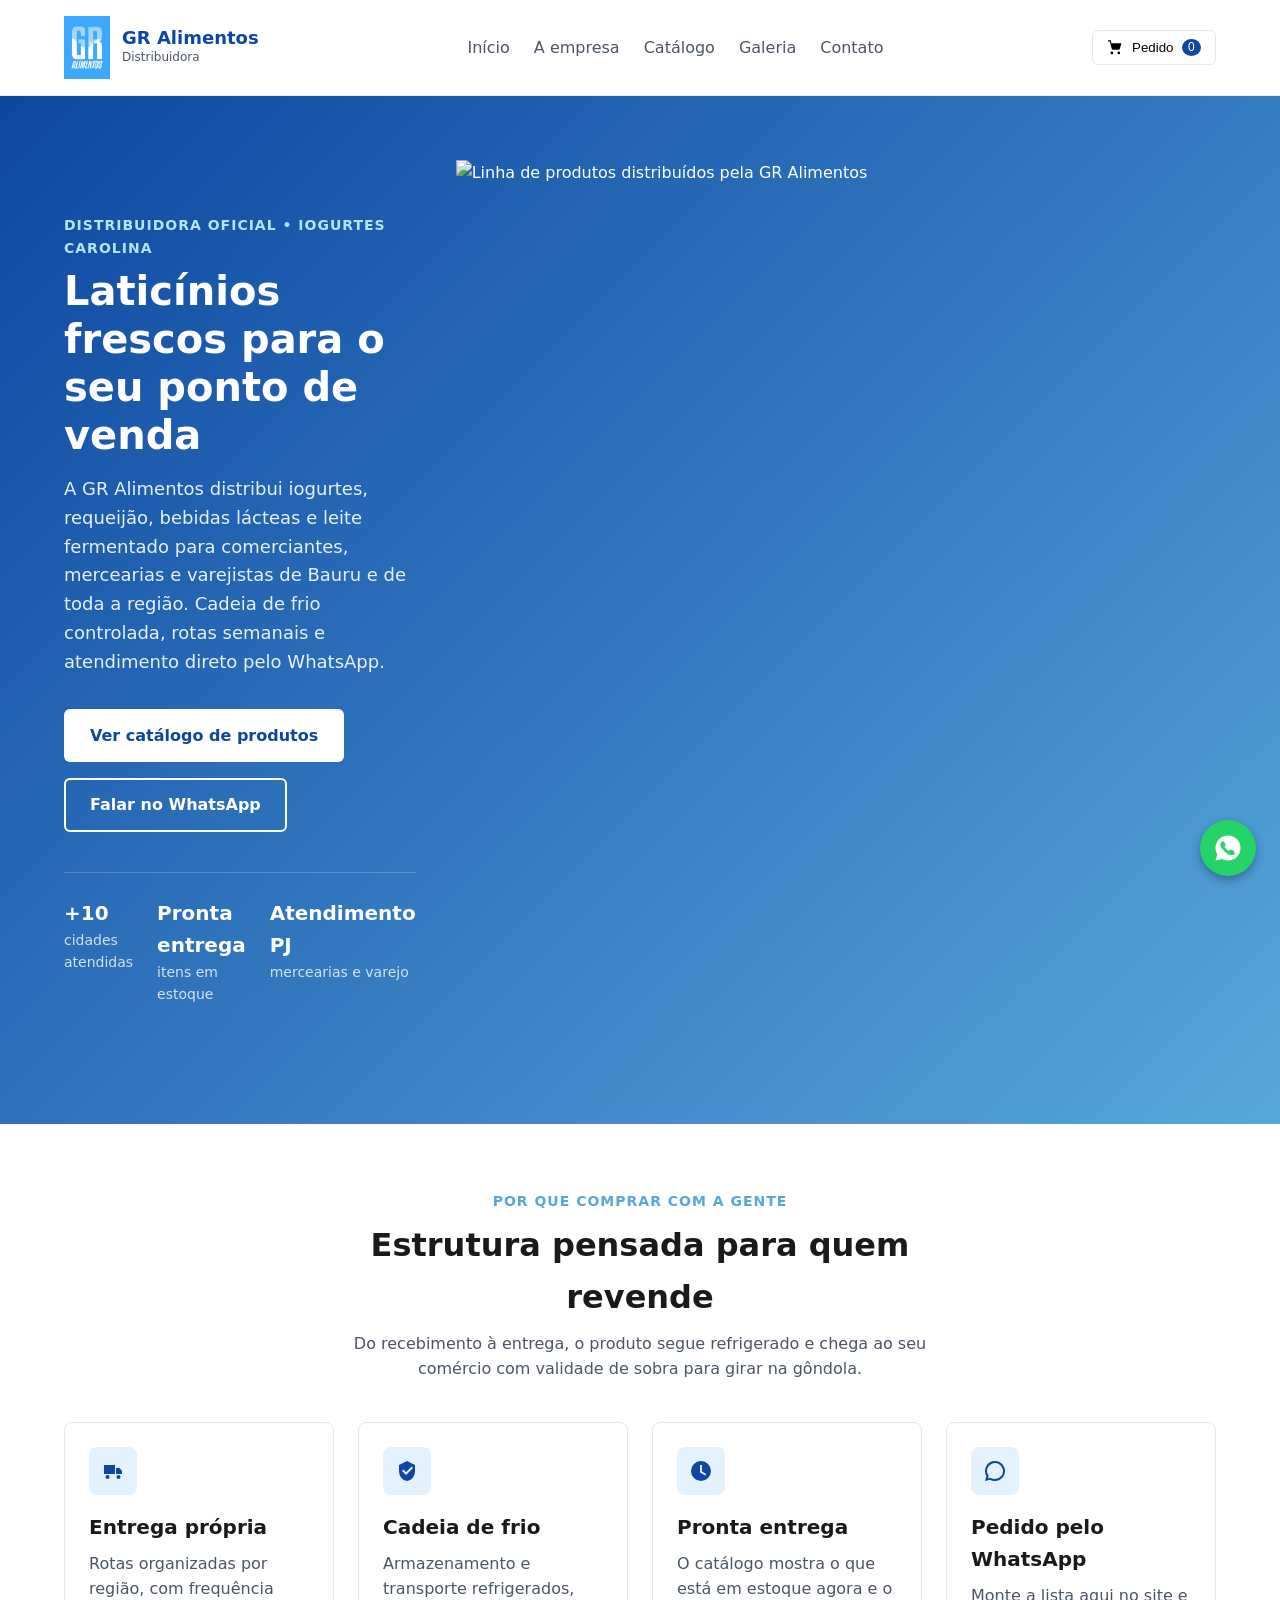
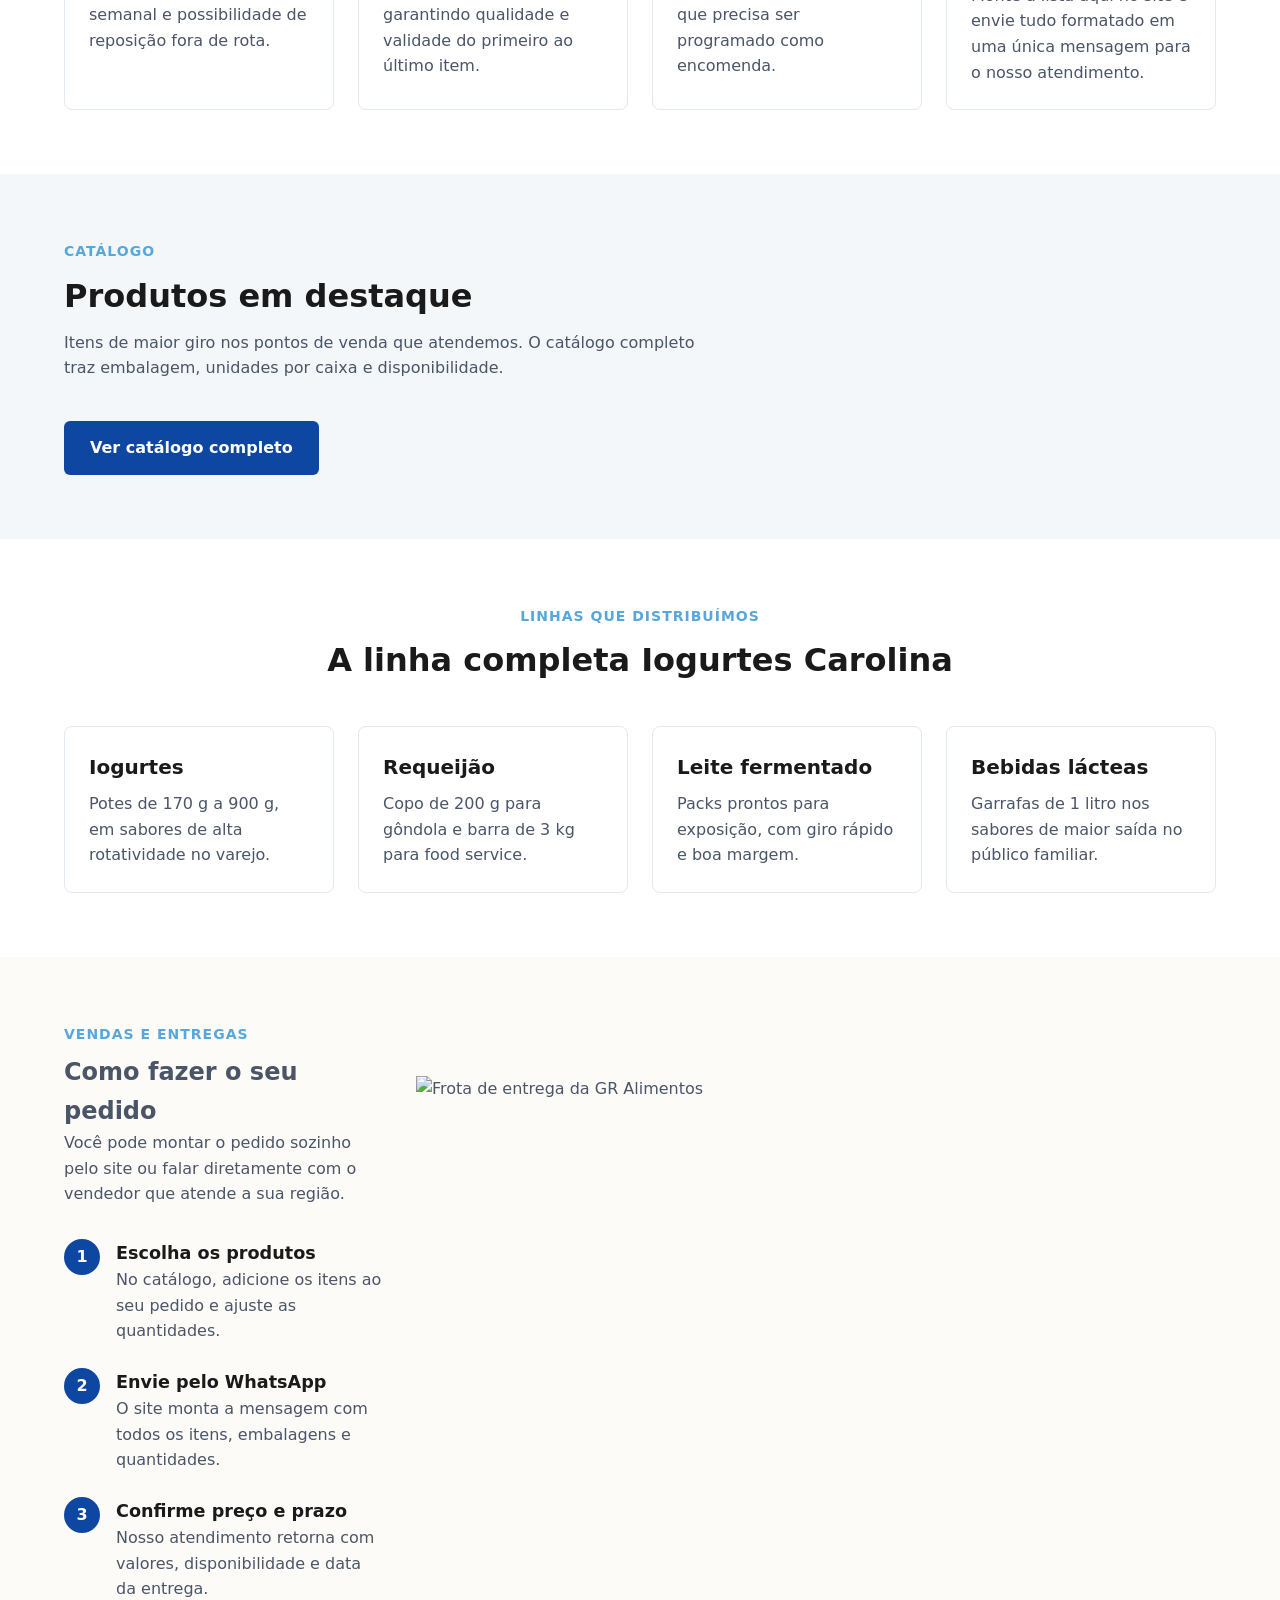
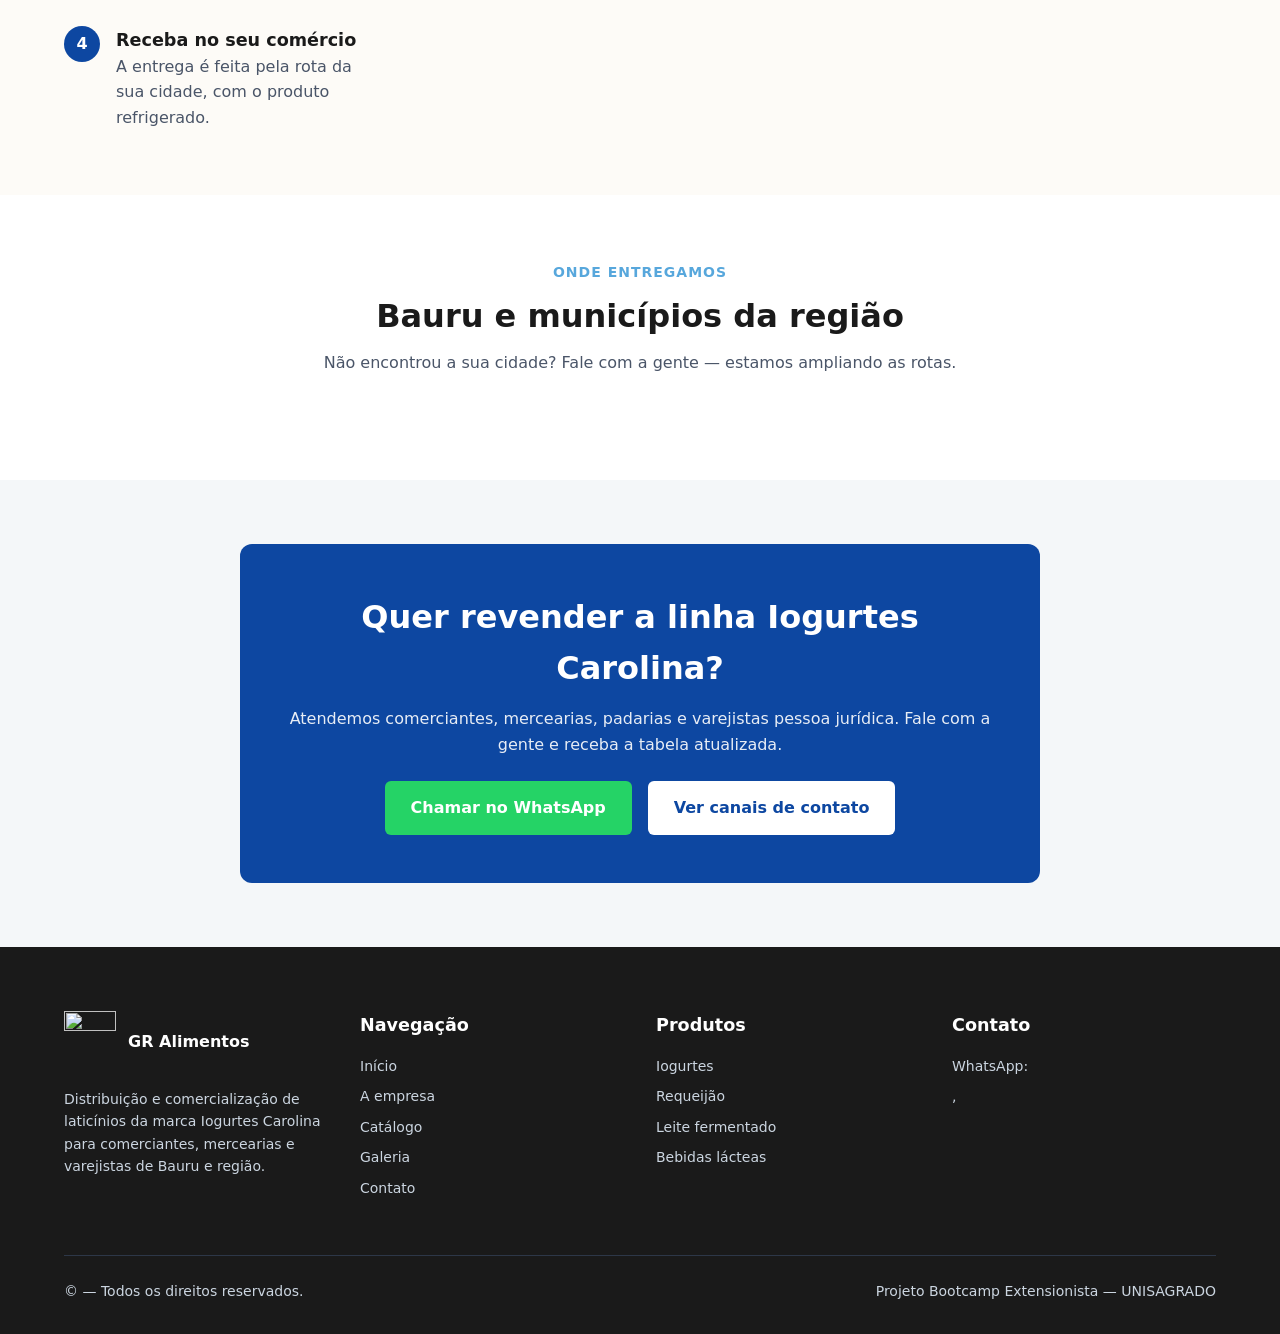
==== commit cdececfa: "fix: arrumando o código no lugar certo" ====
--- a/index.html
+++ b/index.html
@@ -3,24 +3,30 @@
   <head>
     <meta charset="UTF-8" />
     <meta name="viewport" content="width=device-width, initial-scale=1" />
-
-    <title>Galeria — GR Alimentos</title>
-
+    <title>GR Alimentos — Distribuição de laticínios em Bauru e região</title>
     <meta
       name="description"
-      content="Imagens da estrutura da GR Alimentos: armazenamento refrigerado, estoque de pronta entrega, frota e pontos de venda atendidos."
+      content="A GR Alimentos distribui iogurtes, requeijão e leite fermentado da marca Iogurtes Carolina para comerciantes, mercearias e varejistas de Bauru e região. Catálogo, pronta entrega e pedidos pelo WhatsApp."
     />
-
     <meta name="theme-color" content="#57a7dc" />
-
+    <link rel="icon" href="favicon.ico" sizes="any" />
+    <link rel="apple-touch-icon" href="img/favicon-256.png" />
     <link rel="stylesheet" href="style.css" />
+    <meta
+      property="og:title"
+      content="GR Alimentos — Distribuição de laticínios"
+    />
+    <meta
+      property="og:description"
+      content="Iogurtes, requeijão e leite fermentado para o seu ponto de venda. Pronta entrega em Bauru e região."
+    />
+    <meta property="og:image" content="img/logo-gr-alimentos.png" />
+    <meta property="og:type" content="website" />
   </head>
-
   <body>
-    <a class="pular-para-conteudo" href="#conteudo"> Pular para o conteúdo </a>
-
-    <!-- ===================== CABEÇALHO ===================== -->
-
+    <a class="pular-para-conteudo" href="#conteudo">Pular para o conteúdo</a>
+
+    <!-- header -->
     <header class="cabecalho">
       <div class="container cabecalho-interno">
         <a class="logo" href="index.html">
@@ -30,7 +36,6 @@
             width="46"
             height="54"
           />
-
           <span class="logo-texto">
             <span class="logo-nome">GR Alimentos</span>
             <span class="logo-sub">Distribuidora</span>
@@ -41,7 +46,7 @@
           <a href="index.html">Início</a>
           <a href="institucional.html">A empresa</a>
           <a href="catalogo.html">Catálogo</a>
-          <a href="galeria.html" aria-current="page">Galeria</a>
+          <a href="galeria.html">Galeria</a>
           <a href="contato.html">Contato</a>
         </nav>
 
@@ -56,11 +61,9 @@
                 d="M7 18a2 2 0 1 0 .001 4.001A2 2 0 0 0 7 18Zm10 0a2 2 0 1 0 .001 4.001A2 2 0 0 0 17 18ZM6.2 6h14.6l-2.3 8.2a2 2 0 0 1-1.9 1.4H8.6a2 2 0 0 1-1.9-1.4L4.1 3.7H1.5v-2h4.1L6.2 6Z"
               />
             </svg>
-
             <span>Pedido</span>
             <span class="carrinho-contador">0</span>
           </button>
-
           <button
             type="button"
             class="menu-toggle"
@@ -69,198 +72,342 @@
             aria-controls="nav-principal"
             aria-label="Abrir menu"
           >
-            <span></span>
-            <span></span>
-            <span></span>
+            <span></span><span></span><span></span>
           </button>
         </div>
       </div>
     </header>
 
-    <!-- ===================== CONTEÚDO ===================== -->
-
     <main id="conteudo">
-      <!-- HERO DA GALERIA -->
-
+      <!--hero -->
       <section class="hero">
-        <div class="container">
-          <p class="migalhas">
-            <a href="index.html">Início</a>
-            &rsaquo; Galeria
-          </p>
-
-          <h1>Galeria</h1>
-
-          <p class="hero-texto">
-            Conheça um pouco da estrutura da GR Alimentos, desde o armazenamento
-            refrigerado até a entrega dos produtos aos nossos parceiros
-            comerciais.
-          </p>
-        </div>
-      </section>
-
-      <!-- ===================== GALERIA ===================== -->
-
+        <div class="container hero-grid">
+          <div>
+            <span class="olho">Distribuidora oficial • Iogurtes Carolina</span>
+            <h1>Laticínios frescos para o seu ponto de venda</h1>
+            <p class="hero-texto">
+              A GR Alimentos distribui iogurtes, requeijão, bebidas lácteas e
+              leite fermentado para comerciantes, mercearias e varejistas de
+              Bauru e de toda a região. Cadeia de frio controlada, rotas
+              semanais e atendimento direto pelo WhatsApp.
+            </p>
+
+            <div class="hero-acoes">
+              <a class="btn btn-claro" href="catalogo.html"
+                >Ver catálogo de produtos</a
+              >
+              <a
+                class="btn btn-contorno-claro"
+                data-zap="Olá! Vim pelo site da GR Alimentos e gostaria de falar sobre fornecimento para o meu comércio."
+                href="#"
+              >
+                Falar no WhatsApp
+              </a>
+            </div>
+
+            <div class="hero-marcadores">
+              <div class="hero-marcador">
+                <strong>+10</strong>
+                <span>cidades atendidas</span>
+              </div>
+              <div class="hero-marcador">
+                <strong>Pronta entrega</strong>
+                <span>itens em estoque</span>
+              </div>
+              <div class="hero-marcador">
+                <strong>Atendimento PJ</strong>
+                <span>mercearias e varejo</span>
+              </div>
+            </div>
+          </div>
+
+          <div class="hero-imagem">
+            <img
+              src="img/pegarimagem1"
+              alt="Linha de produtos distribuídos pela GR Alimentos"
+              width="1200"
+              height="900"
+            />
+          </div>
+        </div>
+      </section>
+
+      <!-- diferenciais -->
       <section class="secao">
         <div class="container">
           <div class="secao-cabecalho secao-cabecalho-centro">
-            <span class="olho">Nossa estrutura</span>
-
-            <h2>GR Alimentos em imagens</h2>
-
+            <span class="olho">Por que comprar com a gente</span>
+            <h2>Estrutura pensada para quem revende</h2>
             <p>
-              Veja alguns dos processos que fazem parte do nosso trabalho de
-              distribuição em Bauru e região.
+              Do recebimento à entrega, o produto segue refrigerado e chega ao
+              seu comércio com validade de sobra para girar na gôndola.
             </p>
           </div>
 
-          <div class="galeria grade grade-4">
-            <!-- FOTO 1 -->
-
-            <figure>
+          <div class="grade grade-4">
+            <article class="cartao">
+              <div class="cartao-icone">
+                <svg class="icone" viewBox="0 0 24 24" aria-hidden="true">
+                  <path
+                    d="M3 6h11v9H3V6Zm12 3h3.5l2.5 3v3h-6V9ZM6.5 20a2 2 0 1 0 0-4 2 2 0 0 0 0 4Zm11 0a2 2 0 1 0 0-4 2 2 0 0 0 0 4Z"
+                  />
+                </svg>
+              </div>
+              <h3>Entrega própria</h3>
+              <p>
+                Rotas organizadas por região, com frequência semanal e
+                possibilidade de reposição fora de rota.
+              </p>
+            </article>
+
+            <article class="cartao">
+              <div class="cartao-icone">
+                <svg class="icone" viewBox="0 0 24 24" aria-hidden="true">
+                  <path
+                    d="M12 2 4 6v6c0 5 3.4 9.4 8 10 4.6-.6 8-5 8-10V6l-8-4Zm-1 14-4-4 1.4-1.4L11 13.2l5.6-5.6L18 9l-7 7Z"
+                  />
+                </svg>
+              </div>
+              <h3>Cadeia de frio</h3>
+              <p>
+                Armazenamento e transporte refrigerados, garantindo qualidade e
+                validade do primeiro ao último item.
+              </p>
+            </article>
+
+            <article class="cartao">
+              <div class="cartao-icone">
+                <svg class="icone" viewBox="0 0 24 24" aria-hidden="true">
+                  <path
+                    d="M12 2a10 10 0 1 0 10 10A10 10 0 0 0 12 2Zm1 10.6 4.2 2.5-.8 1.3L11 13.4V6h2v6.6Z"
+                  />
+                </svg>
+              </div>
+              <h3>Pronta entrega</h3>
+              <p>
+                O catálogo mostra o que está em estoque agora e o que precisa
+                ser programado como encomenda.
+              </p>
+            </article>
+
+            <article class="cartao">
+              <div class="cartao-icone">
+                <svg class="icone" viewBox="0 0 24 24" aria-hidden="true">
+                  <path
+                    d="M12 2a10 10 0 0 0-8.6 15.1L2 22l5.1-1.3A10 10 0 1 0 12 2Zm0 18a8 8 0 0 1-4.1-1.1l-.3-.2-2.6.7.7-2.5-.2-.3A8 8 0 1 1 12 20Z"
+                  />
+                </svg>
+              </div>
+              <h3>Pedido pelo WhatsApp</h3>
+              <p>
+                Monte a lista aqui no site e envie tudo formatado em uma única
+                mensagem para o nosso atendimento.
+              </p>
+            </article>
+          </div>
+        </div>
+      </section>
+
+      <!-- destaques -->
+      <section class="secao secao-alt">
+        <div class="container">
+          <div class="secao-cabecalho">
+            <span class="olho">Catálogo</span>
+            <h2>Produtos em destaque</h2>
+            <p>
+              Itens de maior giro nos pontos de venda que atendemos. O catálogo
+              completo traz embalagem, unidades por caixa e disponibilidade.
+            </p>
+          </div>
+
+          <div class="produtos-grade" id="destaques-grade"></div>
+
+          <p style="margin-top: 2rem">
+            <a class="btn btn-primario" href="catalogo.html"
+              >Ver catálogo completo</a
+            >
+          </p>
+        </div>
+      </section>
+
+      <!-- linhas de produtos-->
+      <section class="secao">
+        <div class="container">
+          <div class="secao-cabecalho secao-cabecalho-centro">
+            <span class="olho">Linhas que distribuímos</span>
+            <h2>A linha completa Iogurtes Carolina</h2>
+          </div>
+
+          <div class="grade grade-4">
+            <a
+              class="cartao"
+              href="catalogo.html?categoria=iogurtes"
+              style="text-decoration: none"
+            >
+              <h3>Iogurtes</h3>
+              <p>
+                Potes de 170 g a 900 g, em sabores de alta rotatividade no
+                varejo.
+              </p>
+            </a>
+            <a
+              class="cartao"
+              href="catalogo.html?categoria=requeijao"
+              style="text-decoration: none"
+            >
+              <h3>Requeijão</h3>
+              <p>
+                Copo de 200 g para gôndola e barra de 3 kg para food service.
+              </p>
+            </a>
+            <a
+              class="cartao"
+              href="catalogo.html?categoria=leite-fermentado"
+              style="text-decoration: none"
+            >
+              <h3>Leite fermentado</h3>
+              <p>Packs prontos para exposição, com giro rápido e boa margem.</p>
+            </a>
+            <a
+              class="cartao"
+              href="catalogo.html?categoria=bebida-lactea"
+              style="text-decoration: none"
+            >
+              <h3>Bebidas lácteas</h3>
+              <p>
+                Garrafas de 1 litro nos sabores de maior saída no público
+                familiar.
+              </p>
+            </a>
+          </div>
+        </div>
+      </section>
+
+      <!-- tutorial pedidos -->
+      <section class="secao secao-creme">
+        <div class="container">
+          <div class="duas-colunas">
+            <div>
+              <span class="olho">Vendas e entregas</span>
+              <h2>Como fazer o seu pedido</h2>
+              <p>
+                Você pode montar o pedido sozinho pelo site ou falar diretamente
+                com o vendedor que atende a sua região.
+              </p>
+
+              <div class="passos" style="margin-top: 2rem">
+                <div class="passo">
+                  <div class="passo-numero">1</div>
+                  <div>
+                    <h3>Escolha os produtos</h3>
+                    <p>
+                      No catálogo, adicione os itens ao seu pedido e ajuste as
+                      quantidades.
+                    </p>
+                  </div>
+                </div>
+                <div class="passo">
+                  <div class="passo-numero">2</div>
+                  <div>
+                    <h3>Envie pelo WhatsApp</h3>
+                    <p>
+                      O site monta a mensagem com todos os itens, embalagens e
+                      quantidades.
+                    </p>
+                  </div>
+                </div>
+                <div class="passo">
+                  <div class="passo-numero">3</div>
+                  <div>
+                    <h3>Confirme preço e prazo</h3>
+                    <p>
+                      Nosso atendimento retorna com valores, disponibilidade e
+                      data da entrega.
+                    </p>
+                  </div>
+                </div>
+                <div class="passo">
+                  <div class="passo-numero">4</div>
+                  <div>
+                    <h3>Receba no seu comércio</h3>
+                    <p>
+                      A entrega é feita pela rota da sua cidade, com o produto
+                      refrigerado.
+                    </p>
+                  </div>
+                </div>
+              </div>
+            </div>
+
+            <div>
               <img
-                src="IMG/galeria/entrega.svg"
-                alt="Veículo utilizado nas entregas da GR Alimentos"
+                src="img/imagementrega.png"
+                alt="Frota de entrega da GR Alimentos"
                 width="800"
                 height="600"
-                loading="lazy"
               />
-
-              <figcaption>
-                <strong>Frota de entrega</strong>
-                Rotas organizadas para atender Bauru e municípios da região.
-              </figcaption>
-            </figure>
-
-            <!-- FOTO 2 -->
-
-            <figure>
-              <img
-                src="IMG/galeria/camara-fria.svg"
-                alt="Estrutura refrigerada para armazenamento dos produtos"
-                width="800"
-                height="600"
-                loading="lazy"
-              />
-
-              <figcaption>
-                <strong>Cadeia de frio</strong>
-                Armazenamento refrigerado para preservar a qualidade dos
-                produtos.
-              </figcaption>
-            </figure>
-
-            <!-- FOTO 3 -->
-
-            <figure>
-              <img
-                src="IMG/galeria/estoque.svg"
-                alt="Estoque de produtos distribuídos pela GR Alimentos"
-                width="800"
-                height="600"
-                loading="lazy"
-              />
-
-              <figcaption>
-                <strong>Estoque e pronta entrega</strong>
-                Organização e agilidade para que os produtos cheguem frescos ao
-                comércio.
-              </figcaption>
-            </figure>
-
-            <!-- FOTO 4 -->
-
-            <figure>
-              <img
-                src="IMG/galeria/pontos-de-venda.svg"
-                alt="Ponto de venda atendido pela GR Alimentos"
-                width="800"
-                height="600"
-                loading="lazy"
-              />
-
-              <figcaption>
-                <strong>Parceiros comerciais</strong>
-                Atendimento a mercearias, padarias e varejistas da região.
-              </figcaption>
-            </figure>
-
-            <!-- FOTO 5 -->
-
-            <figure>
-              <img
-                src="IMG/galeria/equipe.svg"
-                alt="Equipe responsável pelo atendimento aos clientes"
-                width="800"
-                height="600"
-                loading="lazy"
-              />
-
-              <figcaption>
-                <strong>Atendimento próximo</strong>
-                Contato direto para acompanhar as necessidades de cada ponto de
-                venda.
-              </figcaption>
-            </figure>
-
-            <!-- FOTO 6 -->
-
-            <figure>
-              <img
-                src="IMG/galeria/pronta-entrega.svg"
-                alt="Representação do processo de pedido e pronta entrega"
-                width="800"
-                height="600"
-                loading="lazy"
-              />
-
-              <figcaption>
-                <strong>Pedido rápido</strong>
-                Facilidade para realizar pedidos e receber na próxima rota
-                disponível.
-              </figcaption>
-            </figure>
-          </div>
-
-          <!-- ===================== CHAMADA FINAL ===================== -->
-
-          <div class="faixa-cta" style="margin-top: 3rem">
-            <h2>Quer conhecer melhor a GR Alimentos?</h2>
-
+            </div>
+          </div>
+        </div>
+      </section>
+
+      <!-- região -->
+      <section class="secao">
+        <div class="container">
+          <div class="secao-cabecalho secao-cabecalho-centro">
+            <span class="olho">Onde entregamos</span>
+            <h2>Bauru e municípios da região</h2>
             <p>
-              Entre em contato e saiba mais sobre nossos produtos, entregas e
-              atendimento na região.
+              Não encontrou a sua cidade? Fale com a gente — estamos ampliando
+              as rotas.
             </p>
-
+          </div>
+          <div
+            style="
+              display: flex;
+              flex-wrap: wrap;
+              gap: 0.6rem;
+              justify-content: center;
+            "
+            id="lista-regioes"
+          ></div>
+        </div>
+      </section>
+
+      <!--revender -->
+      <section class="secao secao-alt">
+        <div class="container">
+          <div class="faixa-cta">
+            <h2>Quer revender a linha Iogurtes Carolina?</h2>
+            <p>
+              Atendemos comerciantes, mercearias, padarias e varejistas pessoa
+              jurídica. Fale com a gente e receba a tabela atualizada.
+            </p>
             <div class="faixa-cta-acoes">
-              <a class="btn btn-primario" href="contato.html"> Fale conosco </a>
-
-              <a class="btn btn-claro" href="catalogo.html">
-                Conhecer o catálogo
-              </a>
+              <a
+                class="btn btn-zap"
+                data-zap="Olá! Vim pelo site da GR Alimentos e gostaria de receber a tabela de produtos e condições para revenda."
+                href="#"
+                >Chamar no WhatsApp</a
+              >
+              <a class="btn btn-claro" href="contato.html"
+                >Ver canais de contato</a
+              >
             </div>
           </div>
         </div>
       </section>
     </main>
 
-    <!-- ===================== RODAPÉ ===================== -->
-
+    <!-- footer -->
     <footer class="rodape">
       <div class="container">
         <div class="rodape-grade">
           <div>
             <div class="rodape-logo">
-              <img
-                src="IMG/logo gr.png"
-                alt="GR Alimentos"
-                width="52"
-                height="61"
-              />
-
+              <img src="img/logo gr.png" alt="" width="52" height="61" />
               <strong>GR Alimentos</strong>
             </div>
-
             <p class="rodape-sobre">
               Distribuição e comercialização de laticínios da marca Iogurtes
               Carolina para comerciantes, mercearias e varejistas de Bauru e
@@ -270,7 +417,6 @@
 
           <div>
             <h3>Navegação</h3>
-
             <ul>
               <li><a href="index.html">Início</a></li>
               <li><a href="institucional.html">A empresa</a></li>
@@ -282,37 +428,89 @@
 
           <div>
             <h3>Produtos</h3>
-
+            <ul>
+              <li><a href="catalogo.html?categoria=iogurtes">Iogurtes</a></li>
+              <li><a href="catalogo.html?categoria=requeijao">Requeijão</a></li>
+              <li>
+                <a href="catalogo.html?categoria=leite-fermentado"
+                  >Leite fermentado</a
+                >
+              </li>
+              <li>
+                <a href="catalogo.html?categoria=bebida-lactea"
+                  >Bebidas lácteas</a
+                >
+              </li>
+            </ul>
+          </div>
+
+          <div>
+            <h3>Contato</h3>
             <ul>
               <li>
-                <a href="catalogo.html?categoria=iogurtes"> Iogurtes </a>
+                <a data-zap="" href="#"
+                  >WhatsApp: <span data-config="contato.whatsappExibicao"></span
+                ></a>
               </li>
-
               <li>
-                <a href="catalogo.html?categoria=requeijao"> Requeijão </a>
+                <a data-link="telefone" href="#"
+                  ><span data-config="contato.telefone"></span
+                ></a>
               </li>
-
               <li>
-                <a href="catalogo.html?categoria=leite-fermentado">
-                  Leite fermentado
-                </a>
+                <a data-link="email" href="#"
+                  ><span data-config="contato.email"></span
+                ></a>
               </li>
-
+              <li><span data-config="contato.endereco"></span></li>
               <li>
-                <a href="catalogo.html?categoria=bebida-lactea">
-                  Bebidas lácteas
-                </a>
+                <span data-config="atendimento.dias"></span>,
+                <span data-config="atendimento.horario"></span>
               </li>
             </ul>
           </div>
         </div>
 
         <div class="rodape-base">
-          <span> GR Alimentos — Todos os direitos reservados. </span>
-
-          <span> Projeto Desenvolvimento Web — UNISAGRADO </span>
+          <span
+            >&copy; <span data-ano></span>
+            <span data-config="empresa.razaoSocial"></span> — Todos os direitos
+            reservados.</span
+          >
+          <span>Projeto Bootcamp Extensionista — UNISAGRADO</span>
         </div>
       </div>
     </footer>
+
+    <a
+      class="zap-flutuante"
+      data-zap=""
+      href="#"
+      aria-label="Falar com a GR Alimentos no WhatsApp"
+    >
+      <svg class="icone" viewBox="0 0 24 24" aria-hidden="true">
+        <path
+          d="M12 2a10 10 0 0 0-8.6 15.1L2 22l5.1-1.3A10 10 0 1 0 12 2Zm5.8 14.2c-.2.7-1.4 1.3-2 1.4-.5.1-1.1.1-1.8-.1-.4-.1-1-.3-1.7-.6-3-1.3-4.9-4.3-5.1-4.5-.1-.2-1.2-1.5-1.2-2.9 0-1.4.7-2 1-2.3.2-.3.6-.4.8-.4h.6c.2 0 .5-.1.7.5l.9 2.1c.1.2.1.4 0 .5l-.4.5-.3.3c-.1.1-.2.3 0 .5.1.2.6 1.1 1.4 1.7 1 .9 1.8 1.1 2 1.2.2.1.4.1.5-.1l.7-.8c.2-.2.3-.2.5-.1l2 1c.2.1.4.2.4.3.1.1.1.6-.1 1.3Z"
+        />
+      </svg>
+    </a>
+
+    <script src="js/config.js"></script>
+    <script src="js/produtos.js"></script>
+    <script src="js/app.js"></script>
+    <script src="js/catalogo.js"></script>
+    <script>
+      /* Lista de regiões atendidas, montada a partir do config.js */
+      document.addEventListener("DOMContentLoaded", () => {
+        const caixa = document.getElementById("lista-regioes");
+        if (!caixa) return;
+        caixa.innerHTML = CONFIG.regioes
+          .map(
+            (c) =>
+              `<span class="selo selo-destaque" style="font-size:.85rem;padding:.5rem 1rem">${c}</span>`,
+          )
+          .join("");
+      });
+    </script>
   </body>
 </html>
